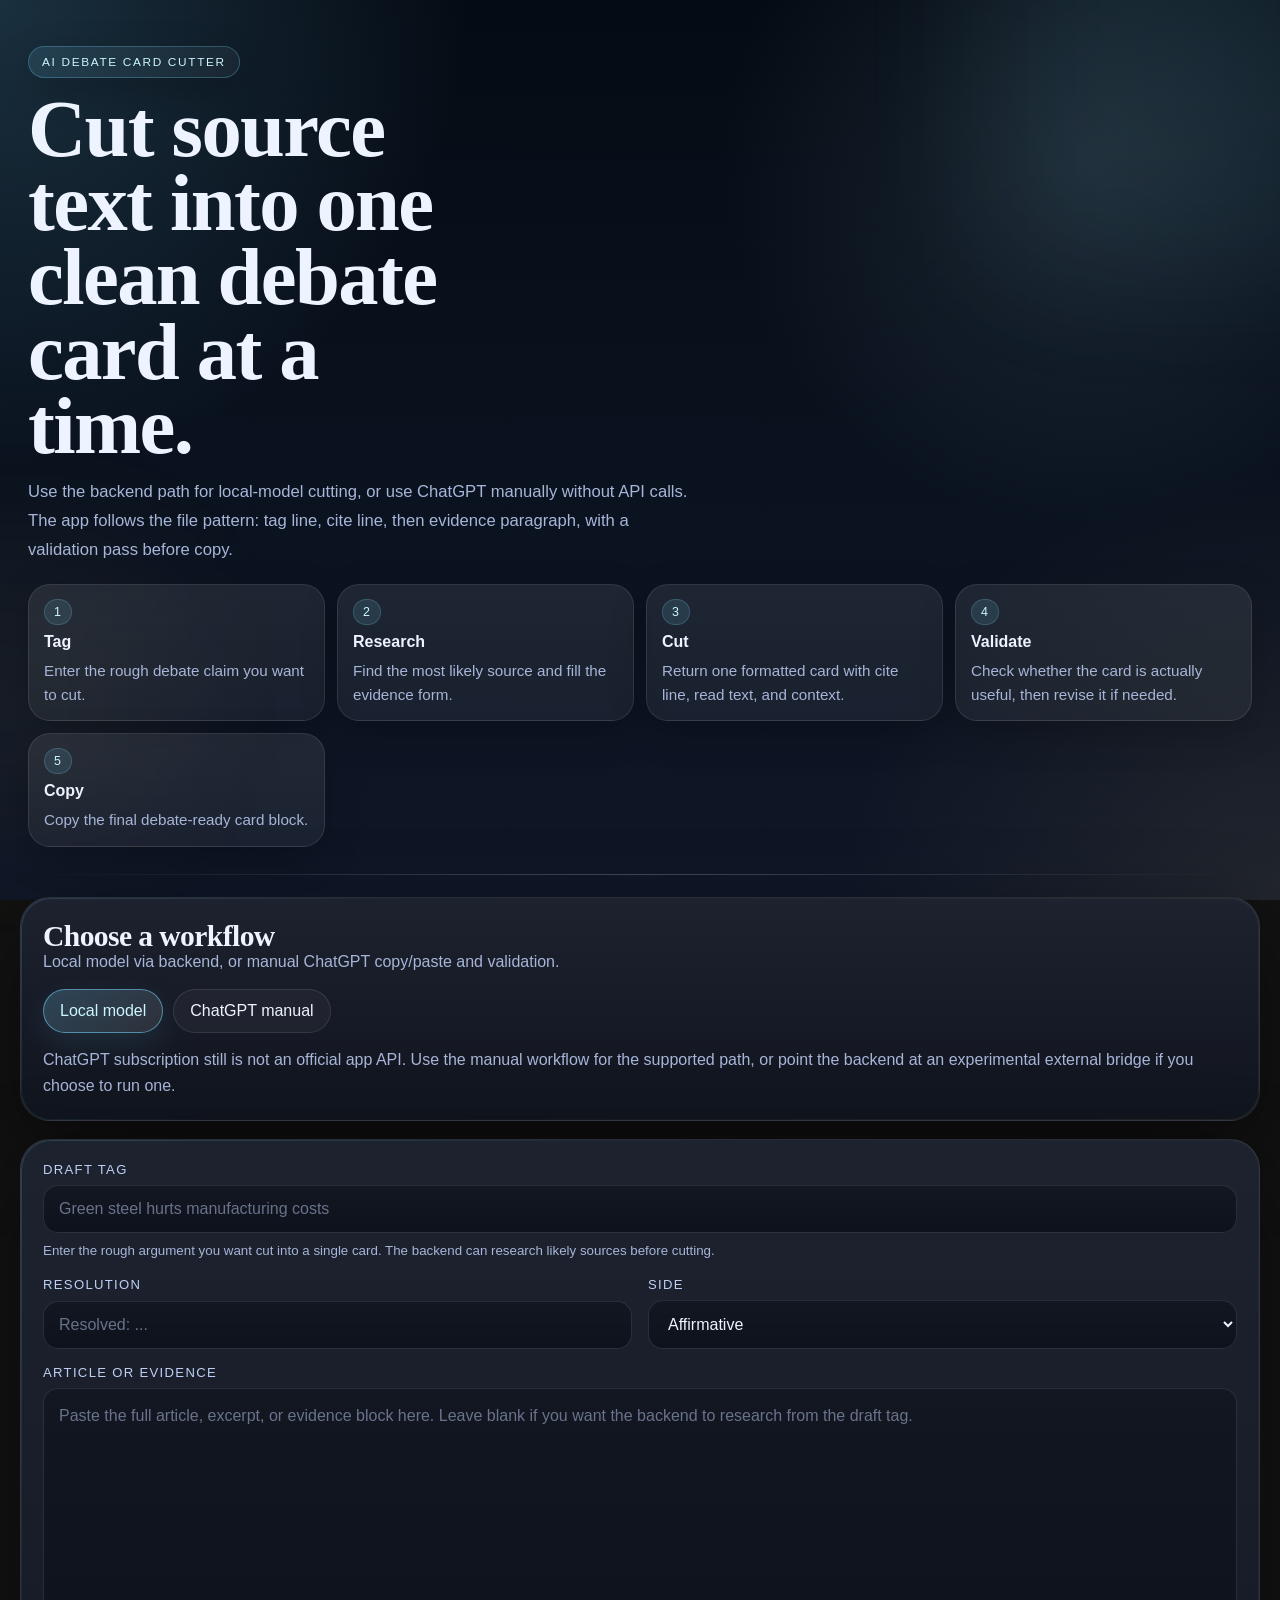
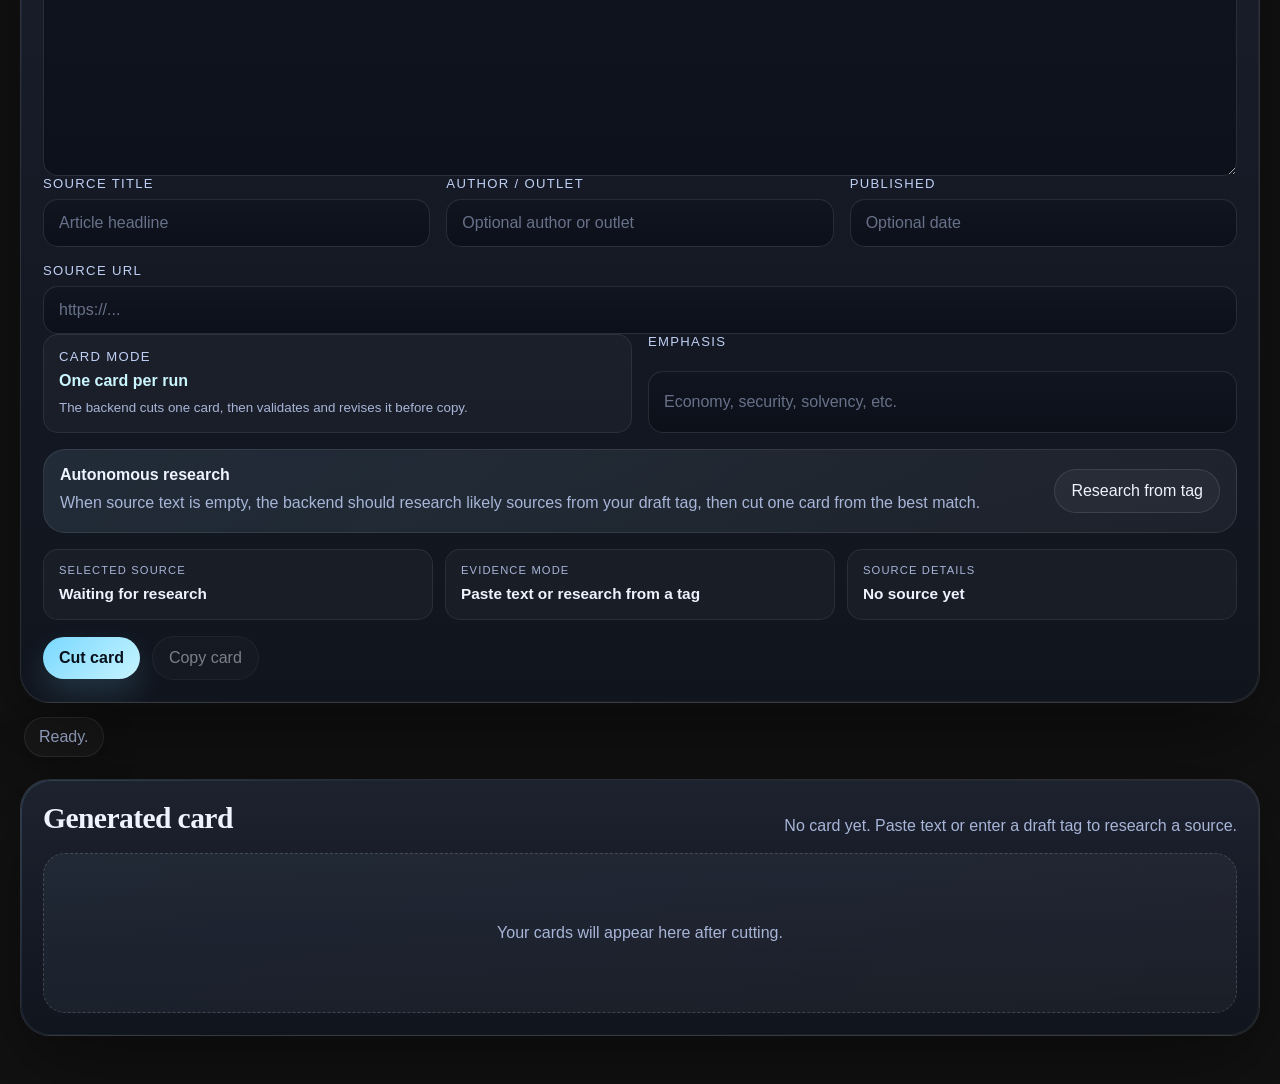
==== index.html @ 91aff213 "Build iterative debate card cutter with provider-backed research" ====
<!doctype html>
<html lang="en">
<head>
  <meta charset="utf-8">
  <meta name="viewport" content="width=device-width, initial-scale=1">
  <title>Debate Card Cutter</title>
  <meta name="description" content="Zero-dependency debate card cutter for one-card iterative research">
  <link rel="stylesheet" href="styles.css">
</head>
<body>
  <div class="ambient ambient-a"></div>
  <div class="ambient ambient-b"></div>

  <main class="shell">
    <section class="hero">
      <div class="eyebrow">AI debate card cutter</div>
      <h1>Cut source text into one clean debate card at a time.</h1>
      <p class="lede">
        Use the backend path for local-model cutting, or use ChatGPT manually without API calls.
        The app follows the file pattern: tag line, cite line, then evidence paragraph, with a validation pass before copy.
      </p>
      <div class="workflow-map" aria-label="Card cutting workflow">
        <div class="workflow-step">
          <span class="workflow-step-index">1</span>
          <strong>Tag</strong>
          <p>Enter the rough debate claim you want to cut.</p>
        </div>
        <div class="workflow-step">
          <span class="workflow-step-index">2</span>
          <strong>Research</strong>
          <p>Find the most likely source and fill the evidence form.</p>
        </div>
        <div class="workflow-step">
          <span class="workflow-step-index">3</span>
          <strong>Cut</strong>
          <p>Return one formatted card with cite line, read text, and context.</p>
        </div>
        <div class="workflow-step">
          <span class="workflow-step-index">4</span>
          <strong>Validate</strong>
          <p>Check whether the card is actually useful, then revise it if needed.</p>
        </div>
        <div class="workflow-step">
          <span class="workflow-step-index">5</span>
          <strong>Copy</strong>
          <p>Copy the final debate-ready card block.</p>
        </div>
      </div>
    </section>

    <section class="panel mode-panel">
      <div class="section-head">
        <div>
          <h2>Choose a workflow</h2>
          <p>Local model via backend, or manual ChatGPT copy/paste and validation.</p>
        </div>
      </div>
      <div class="mode-switch" role="tablist" aria-label="Card cutting workflow">
        <button id="mode-local" class="mode-button is-active" type="button" role="tab" aria-selected="true">
          Local model
        </button>
        <button id="mode-chatgpt" class="mode-button" type="button" role="tab" aria-selected="false">
          ChatGPT manual
        </button>
      </div>
      <p class="notice" id="workflow-note">
        ChatGPT subscription still is not an official app API. Use the manual workflow for the supported path, or point the backend at an experimental external bridge if you choose to run one.
      </p>
    </section>

    <section class="panel">
      <form id="cut-form" class="form">
        <label class="field field-hero">
          <span>Draft tag</span>
          <input id="draft-tag" name="draftTag" type="text" placeholder="Green steel hurts manufacturing costs" autocomplete="off">
          <small>Enter the rough argument you want cut into a single card. The backend can research likely sources before cutting.</small>
        </label>

        <div class="grid grid-two">
          <label class="field">
            <span>Resolution</span>
            <input id="resolution" name="resolution" type="text" placeholder="Resolved: ..." autocomplete="off">
          </label>

          <label class="field">
            <span>Side</span>
            <select id="side" name="side">
              <option value="affirmative">Affirmative</option>
              <option value="negative">Negative</option>
              <option value="both">Both</option>
            </select>
          </label>
        </div>

        <label class="field">
          <span>Article or evidence</span>
          <textarea id="source-text" name="sourceText" rows="14" placeholder="Paste the full article, excerpt, or evidence block here. Leave blank if you want the backend to research from the draft tag."></textarea>
        </label>

        <div class="grid grid-three">
          <label class="field">
            <span>Source title</span>
            <input id="source-title" name="sourceTitle" type="text" placeholder="Article headline">
          </label>

          <label class="field">
            <span>Author / outlet</span>
            <input id="source-author" name="sourceAuthor" type="text" placeholder="Optional author or outlet">
          </label>

          <label class="field">
            <span>Published</span>
            <input id="source-date" name="sourceDate" type="text" placeholder="Optional date">
          </label>
        </div>

        <label class="field">
          <span>Source URL</span>
          <input id="source-url" name="sourceUrl" type="url" placeholder="https://...">
        </label>

        <div class="grid grid-two">
          <div class="field field-static">
            <span>Card mode</span>
            <strong>One card per run</strong>
            <small>The backend cuts one card, then validates and revises it before copy.</small>
          </div>
          <label class="field">
            <span>Emphasis</span>
            <input id="emphasis" name="emphasis" type="text" placeholder="Economy, security, solvency, etc.">
          </label>
        </div>

        <div class="research-strip">
          <div>
            <strong>Autonomous research</strong>
            <p>When source text is empty, the backend should research likely sources from your draft tag, then cut one card from the best match.</p>
          </div>
          <button id="research-btn" class="secondary" type="button">Research from tag</button>
        </div>

        <div class="source-summary" id="source-summary" aria-live="polite">
          <div class="source-summary-item">
            <span>Selected source</span>
            <strong>Waiting for research</strong>
          </div>
          <div class="source-summary-item">
            <span>Evidence mode</span>
            <strong>Paste text or research from a tag</strong>
          </div>
          <div class="source-summary-item">
            <span>Card style</span>
            <strong>Tag line + cite line + evidence paragraph + validation pass</strong>
          </div>
        </div>

        <div class="actions">
          <button id="submit-btn" class="primary" type="submit">
            <span class="button-label">Cut card</span>
            <span class="button-spinner" aria-hidden="true"></span>
          </button>
          <button id="copy-all-btn" class="secondary" type="button" disabled>Copy card</button>
        </div>
      </form>
    </section>

    <section id="chatgpt-panel" class="panel workflow-panel is-hidden" aria-hidden="true">
      <div class="section-head">
        <div>
          <h2>Manual ChatGPT workflow</h2>
          <p>Generate a structured prompt, paste it into ChatGPT, then import the JSON it returns after the validation pass.</p>
        </div>
      </div>

      <div class="grid grid-two">
        <div class="workflow-box">
          <div class="workflow-box-head">
            <h3>Prompt preview</h3>
            <button id="copy-prompt-btn" class="secondary" type="button">Copy prompt</button>
          </div>
          <pre id="prompt-preview" class="prompt-preview" aria-label="Prompt to paste into ChatGPT"></pre>
        </div>

        <div class="workflow-box">
          <div class="workflow-box-head">
            <h3>Import JSON</h3>
            <button id="render-import-btn" class="secondary" type="button">Render import</button>
          </div>
          <textarea id="import-json" class="import-json" rows="12" placeholder="Paste the strict JSON from ChatGPT here."></textarea>
        </div>
      </div>
    </section>

    <section class="status-row" aria-live="polite">
      <div id="status" class="status">Ready.</div>
      <div id="meta" class="meta"></div>
    </section>

    <section class="output panel">
      <div class="section-head">
        <h2>Generated card</h2>
        <p id="output-hint">No card yet. Paste evidence or enter a draft tag to research a source.</p>
      </div>
      <div id="cards" class="cards empty-state" aria-live="polite"></div>
    </section>
  </main>

  <template id="card-template">
    <article class="card">
      <div class="card-head">
        <div class="card-kicker"></div>
        <button class="card-copy" type="button">Copy</button>
      </div>
      <h3 class="card-title"></h3>
      <div class="card-citation"></div>
      <div class="card-body"></div>
    </article>
  </template>

  <script src="app.js"></script>
</body>
</html>
---- styles.css ----
:root {
  color-scheme: dark;
  --bg: #07101c;
  --bg-alt: #0f1727;
  --panel: rgba(10, 16, 28, 0.78);
  --panel-strong: rgba(13, 20, 36, 0.94);
  --line: rgba(255, 255, 255, 0.10);
  --line-strong: rgba(255, 255, 255, 0.18);
  --text: #edf3ff;
  --muted: #a7b5d8;
  --accent: #7ad8ff;
  --accent-strong: #cbf6ff;
  --warning: #ffd37a;
  --danger: #ff8c8c;
  --shadow: 0 30px 90px rgba(0, 0, 0, 0.44);
  --shadow-soft: 0 12px 36px rgba(0, 0, 0, 0.22);
  --radius-xl: 30px;
  --radius-lg: 22px;
  --radius-md: 15px;
  --radius-sm: 10px;
  --font-sans: "Aptos", "Segoe UI", "Helvetica Neue", Arial, sans-serif;
  --font-serif: "Iowan Old Style", "Palatino Linotype", "Book Antiqua", Georgia, serif;
}

*,
*::before,
*::after {
  box-sizing: border-box;
}

html {
  min-height: 100%;
}

body {
  margin: 0;
  min-height: 100vh;
  font-family: var(--font-sans);
  color: var(--text);
  background:
    radial-gradient(circle at top left, rgba(122, 216, 255, 0.18), transparent 30%),
    radial-gradient(circle at 85% 18%, rgba(203, 246, 255, 0.10), transparent 28%),
    radial-gradient(circle at bottom right, rgba(255, 211, 122, 0.08), transparent 28%),
    linear-gradient(180deg, #050b14 0%, #09111d 42%, #0f1727 100%);
  background-attachment: fixed;
}

button,
input,
select,
textarea {
  font: inherit;
}

button {
  border: 0;
  cursor: pointer;
}

.ambient {
  position: fixed;
  inset: auto;
  pointer-events: none;
  filter: blur(80px);
  opacity: 0.72;
}

.ambient-a {
  top: -120px;
  right: -100px;
  width: 380px;
  height: 380px;
  background: rgba(122, 216, 255, 0.12);
}

.ambient-b {
  left: -110px;
  bottom: 8%;
  width: 280px;
  height: 280px;
  background: rgba(255, 211, 122, 0.07);
}

.shell {
  width: min(1240px, calc(100% - 28px));
  margin: 0 auto;
  padding: 30px 0 48px;
  position: relative;
  z-index: 1;
}

.hero {
  display: grid;
  gap: 14px;
  padding: 16px 8px 28px;
  position: relative;
}

.hero::after {
  content: "";
  position: absolute;
  left: 8px;
  right: 8px;
  bottom: 0;
  height: 1px;
  background: linear-gradient(90deg, transparent, rgba(255, 255, 255, 0.22), transparent);
}

.eyebrow {
  width: fit-content;
  padding: 8px 13px;
  border: 1px solid rgba(122, 216, 255, 0.26);
  border-radius: 999px;
  letter-spacing: 0.14em;
  text-transform: uppercase;
  font-size: 0.74rem;
  color: var(--accent-strong);
  background: linear-gradient(135deg, rgba(122, 216, 255, 0.12), rgba(255, 255, 255, 0.04));
  box-shadow: var(--shadow-soft);
}

h1,
h2,
h3 {
  margin: 0;
  font-family: var(--font-serif);
  letter-spacing: -0.02em;
}

h1 {
  max-width: 11ch;
  font-size: clamp(2.9rem, 6.3vw, 5.8rem);
  line-height: 0.92;
}

.lede {
  max-width: 72ch;
  margin: 0;
  color: var(--muted);
  font-size: 1.04rem;
  line-height: 1.75;
}

.lede code {
  padding: 0.18rem 0.38rem;
  border-radius: 6px;
  background: rgba(255, 255, 255, 0.08);
  color: var(--accent-strong);
}

.workflow-map {
  display: grid;
  grid-template-columns: repeat(4, minmax(0, 1fr));
  gap: 12px;
  margin-top: 6px;
}

.workflow-step {
  display: grid;
  gap: 8px;
  padding: 14px 15px;
  border: 1px solid rgba(255, 255, 255, 0.10);
  border-radius: var(--radius-lg);
  background:
    linear-gradient(180deg, rgba(255, 255, 255, 0.05), rgba(255, 255, 255, 0.02)),
    rgba(255, 255, 255, 0.03);
  box-shadow: var(--shadow-soft);
}

.workflow-step-index {
  width: fit-content;
  padding: 5px 9px;
  border-radius: 999px;
  background: rgba(122, 216, 255, 0.12);
  border: 1px solid rgba(122, 216, 255, 0.20);
  color: var(--accent-strong);
  font-size: 0.78rem;
  letter-spacing: 0.10em;
  text-transform: uppercase;
}

.workflow-step strong {
  font-size: 1rem;
}

.workflow-step p {
  margin: 0;
  color: var(--muted);
  line-height: 1.55;
  font-size: 0.95rem;
}

.panel {
  position: relative;
  overflow: hidden;
  border: 1px solid var(--line);
  border-radius: var(--radius-xl);
  background:
    linear-gradient(180deg, rgba(255, 255, 255, 0.07), rgba(255, 255, 255, 0.03)),
    linear-gradient(180deg, rgba(12, 18, 33, 0.90), rgba(8, 13, 24, 0.90));
  box-shadow: var(--shadow);
  backdrop-filter: blur(18px);
}

.panel::before {
  content: "";
  position: absolute;
  inset: 0;
  border-radius: inherit;
  padding: 1px;
  background: linear-gradient(135deg, rgba(122, 216, 255, 0.18), transparent 30%, rgba(255, 211, 122, 0.08));
  mask: linear-gradient(#000 0 0) content-box, linear-gradient(#000 0 0);
  mask-composite: exclude;
  pointer-events: none;
}

.mode-panel {
  padding: 22px;
  margin: 22px 0 18px;
}

.mode-switch {
  display: flex;
  flex-wrap: wrap;
  gap: 10px;
}

.mode-button {
  border: 1px solid var(--line);
  border-radius: 999px;
  padding: 12px 16px;
  background: rgba(255, 255, 255, 0.04);
  color: var(--text);
  transition: transform 160ms ease, background 160ms ease, border-color 160ms ease, box-shadow 160ms ease;
}

.mode-button.is-active {
  background: linear-gradient(135deg, rgba(122, 216, 255, 0.22), rgba(255, 255, 255, 0.10));
  border-color: rgba(122, 216, 255, 0.52);
  color: var(--accent-strong);
  box-shadow: 0 12px 30px rgba(122, 216, 255, 0.10);
}

.mode-button:hover {
  transform: translateY(-1px);
}

.notice {
  margin: 14px 0 0;
  color: var(--muted);
  line-height: 1.6;
}

.workflow-panel {
  padding: 22px;
  margin-top: 18px;
}

.workflow-panel.is-hidden {
  display: none;
}

.workflow-box {
  border: 1px solid rgba(255, 255, 255, 0.10);
  border-radius: var(--radius-lg);
  background:
    linear-gradient(180deg, rgba(255, 255, 255, 0.04), rgba(255, 255, 255, 0.02)),
    rgba(6, 10, 20, 0.60);
  padding: 16px;
  display: grid;
  gap: 12px;
  box-shadow: inset 0 1px 0 rgba(255, 255, 255, 0.04);
}

.workflow-box-head {
  display: flex;
  gap: 12px;
  align-items: center;
  justify-content: space-between;
}

.prompt-preview,
.import-json {
  width: 100%;
  margin: 0;
  border: 1px solid var(--line);
  border-radius: var(--radius-md);
  background:
    linear-gradient(180deg, rgba(8, 13, 24, 0.86), rgba(8, 13, 24, 0.78));
  color: var(--text);
  padding: 14px 15px;
  white-space: pre-wrap;
  line-height: 1.6;
  min-height: 300px;
  overflow: auto;
}

.import-json {
  resize: vertical;
  min-height: 300px;
}

.form {
  padding: 22px;
}

.grid {
  display: grid;
  gap: 16px;
}

.grid-two {
  grid-template-columns: repeat(2, minmax(0, 1fr));
  margin-bottom: 16px;
}

.grid-three {
  grid-template-columns: repeat(3, minmax(0, 1fr));
  margin-bottom: 16px;
}

.field {
  display: grid;
  gap: 8px;
}

.field-static {
  align-content: start;
  padding: 14px 15px;
  border: 1px solid rgba(255, 255, 255, 0.08);
  border-radius: var(--radius-md);
  background: rgba(255, 255, 255, 0.03);
}

.field-static strong {
  font-size: 1rem;
  color: var(--accent-strong);
}

.field small {
  color: var(--muted);
  line-height: 1.5;
}

.field-hero {
  margin-bottom: 16px;
}

.field span {
  font-size: 0.82rem;
  color: #bfd0f5;
  text-transform: uppercase;
  letter-spacing: 0.10em;
}

.field input,
.field select,
.field textarea {
  width: 100%;
  border: 1px solid rgba(255, 255, 255, 0.11);
  border-radius: var(--radius-md);
  background:
    linear-gradient(180deg, rgba(255, 255, 255, 0.03), rgba(255, 255, 255, 0.01)),
    rgba(6, 10, 20, 0.72);
  color: var(--text);
  padding: 14px 15px;
  outline: none;
  transition: border-color 160ms ease, transform 160ms ease, box-shadow 160ms ease, background 160ms ease;
}

.field textarea {
  resize: vertical;
  min-height: 240px;
  line-height: 1.6;
}

.field input::placeholder,
.field textarea::placeholder {
  color: rgba(164, 176, 210, 0.6);
}

.field input:focus,
.field select:focus,
.field textarea:focus {
  border-color: rgba(122, 216, 255, 0.72);
  box-shadow: 0 0 0 4px rgba(122, 216, 255, 0.12);
}

.actions {
  display: flex;
  flex-wrap: wrap;
  gap: 12px;
  align-items: center;
}

.research-strip {
  display: flex;
  justify-content: space-between;
  gap: 16px;
  align-items: center;
  margin-bottom: 16px;
  padding: 16px;
  border: 1px solid rgba(255, 255, 255, 0.09);
  border-radius: var(--radius-lg);
  background:
    linear-gradient(135deg, rgba(122, 216, 255, 0.08), rgba(255, 255, 255, 0.02)),
    rgba(255, 255, 255, 0.03);
}

.research-strip p {
  margin: 6px 0 0;
  color: var(--muted);
  line-height: 1.6;
}

.source-summary {
  display: grid;
  grid-template-columns: repeat(3, minmax(0, 1fr));
  gap: 12px;
  margin-bottom: 16px;
}

.source-summary-item {
  display: grid;
  gap: 6px;
  padding: 14px 15px;
  border: 1px solid rgba(255, 255, 255, 0.08);
  border-radius: var(--radius-md);
  background: rgba(255, 255, 255, 0.03);
}

.source-summary-item span {
  color: var(--muted);
  text-transform: uppercase;
  letter-spacing: 0.10em;
  font-size: 0.70rem;
}

.source-summary-item strong {
  font-size: 0.96rem;
  line-height: 1.5;
}

.primary,
.secondary,
.card-copy {
  border-radius: 999px;
  padding: 12px 16px;
  transition: transform 160ms ease, background 160ms ease, border-color 160ms ease, opacity 160ms ease, box-shadow 160ms ease;
}

.primary {
  display: inline-flex;
  align-items: center;
  gap: 10px;
  background: linear-gradient(135deg, #79d8ff 0%, #c7f4ff 100%);
  color: #08101b;
  font-weight: 700;
  box-shadow: 0 14px 30px rgba(122, 216, 255, 0.16);
}

.secondary,
.card-copy {
  border: 1px solid var(--line);
  background: rgba(255, 255, 255, 0.04);
  color: var(--text);
}

.primary:hover,
.secondary:hover,
.card-copy:hover {
  transform: translateY(-1px);
  box-shadow: 0 12px 24px rgba(0, 0, 0, 0.16);
}

.primary:disabled,
.secondary:disabled,
.card-copy:disabled {
  opacity: 0.48;
  cursor: not-allowed;
  transform: none;
}

.button-spinner {
  width: 0.9rem;
  height: 0.9rem;
  border-radius: 50%;
  border: 2px solid rgba(8, 16, 27, 0.22);
  border-top-color: rgba(8, 16, 27, 0.9);
  display: none;
  animation: spin 0.8s linear infinite;
}

.is-loading .button-spinner {
  display: inline-block;
}

.status-row {
  display: flex;
  justify-content: space-between;
  gap: 16px;
  padding: 14px 4px 22px;
  color: var(--muted);
}

.status {
  min-height: 1.4em;
  padding: 10px 14px;
  border: 1px solid rgba(255, 255, 255, 0.09);
  border-radius: 999px;
  background: rgba(255, 255, 255, 0.03);
  box-shadow: var(--shadow-soft);
}

.status.is-error {
  color: var(--danger);
}

.status.is-success {
  color: var(--accent-strong);
}

.meta {
  text-align: right;
  align-self: center;
}

.output {
  padding: 22px;
}

.section-head {
  display: flex;
  justify-content: space-between;
  gap: 16px;
  align-items: end;
  margin-bottom: 18px;
}

.section-head h2 {
  font-size: 1.85rem;
}

.section-head p {
  margin: 0;
  color: var(--muted);
}

.cards {
  display: grid;
  gap: 16px;
}

.cards.empty-state {
  min-height: 160px;
  place-items: center;
  border: 1px dashed rgba(255, 255, 255, 0.16);
  border-radius: var(--radius-lg);
  background:
    linear-gradient(135deg, rgba(122, 216, 255, 0.04), rgba(255, 255, 255, 0.02)),
    rgba(255, 255, 255, 0.02);
}

.cards.empty-state::before {
  content: "Your cards will appear here after cutting.";
  color: var(--muted);
  text-align: center;
  padding: 24px;
}

.card {
  position: relative;
  overflow: hidden;
  border: 1px solid rgba(255, 255, 255, 0.10);
  border-radius: var(--radius-lg);
  padding: 18px;
  background:
    linear-gradient(180deg, rgba(255, 255, 255, 0.05), rgba(255, 255, 255, 0.02)),
    rgba(8, 13, 24, 0.86);
  box-shadow: var(--shadow-soft);
}

.card::before {
  content: "";
  position: absolute;
  inset: 0 auto 0 0;
  width: 4px;
  background: linear-gradient(180deg, #7ad8ff, #cbf6ff);
}

.card-head {
  display: flex;
  justify-content: space-between;
  gap: 12px;
  align-items: center;
  margin-bottom: 12px;
}

.card-kicker {
  color: var(--warning);
  letter-spacing: 0.14em;
  text-transform: uppercase;
  font-size: 0.74rem;
}

.card-title {
  margin-bottom: 8px;
  font-size: 1.42rem;
  line-height: 1.18;
}

.tag {
  padding: 6px 10px;
  border-radius: 999px;
  background: rgba(120, 215, 255, 0.10);
  color: var(--accent-strong);
  border: 1px solid rgba(120, 215, 255, 0.20);
  font-size: 0.82rem;
}

.tag-muted {
  background: rgba(255, 255, 255, 0.05);
  color: var(--muted);
  border-color: rgba(255, 255, 255, 0.12);
}

.card-citation {
  display: grid;
  gap: 10px;
  margin-bottom: 14px;
}

.cite-line {
  padding: 10px 12px;
  border-radius: var(--radius-md);
  background: rgba(255, 255, 255, 0.03);
  border: 1px solid rgba(255, 255, 255, 0.10);
  color: var(--accent-strong);
  line-height: 1.5;
}

.cite-quals {
  display: grid;
  gap: 6px;
}

.muted-block {
  padding: 12px 14px;
  border-radius: var(--radius-md);
  border: 1px solid rgba(255, 255, 255, 0.08);
  background: rgba(255, 255, 255, 0.03);
  color: var(--muted);
  line-height: 1.6;
}

.card-body {
  display: grid;
  gap: 12px;
  color: #d9e2fb;
  line-height: 1.6;
}

.card-body p {
  margin: 0;
}

.card-body .label {
  color: var(--muted);
  text-transform: uppercase;
  letter-spacing: 0.12em;
  font-size: 0.72rem;
}

.highlight {
  padding: 14px;
  border-radius: var(--radius-md);
  background: rgba(255, 255, 255, 0.04);
  border: 1px solid rgba(255, 255, 255, 0.08);
  white-space: pre-wrap;
}

.highlight-read {
  border-color: rgba(120, 215, 255, 0.28);
  background: rgba(120, 215, 255, 0.09);
}

.highlight-mono,
.cite-line {
  font-family: "Cascadia Code", "Consolas", "Courier New", monospace;
  font-size: 0.92rem;
}

.highlight-excerpt {
  border-color: rgba(120, 215, 255, 0.24);
  background: rgba(120, 215, 255, 0.08);
}

.highlight-url {
  font-family: "Cascadia Code", "Consolas", "Courier New", monospace;
  font-size: 0.92rem;
}

.highlight-validation {
  border-color: rgba(255, 211, 122, 0.22);
  background: rgba(255, 211, 122, 0.08);
}

.excerpt-block {
  display: grid;
  gap: 8px;
  width: 100%;
}

.card-copy {
  padding-inline: 14px;
}

@keyframes spin {
  to {
    transform: rotate(360deg);
  }
}

@media (max-width: 900px) {
  .workflow-map,
  .source-summary {
    grid-template-columns: 1fr 1fr;
  }

  .grid-two,
  .grid-three,
  .section-head,
  .status-row {
    grid-template-columns: 1fr;
    flex-direction: column;
    align-items: start;
  }

  .workflow-box-head {
    flex-direction: column;
    align-items: start;
  }

  .research-strip {
    flex-direction: column;
    align-items: start;
  }

  .status-row {
    align-items: start;
  }

  .meta {
    text-align: left;
  }
}

@media (max-width: 720px) {
  .shell {
    width: min(100% - 16px, 1240px);
    padding-top: 18px;
  }

  .form,
  .output {
    padding: 16px;
  }

  h1 {
    max-width: 12ch;
    font-size: clamp(2.4rem, 11vw, 4rem);
  }

  .section-head h2 {
    font-size: 1.5rem;
  }

  .grid-two,
  .grid-three {
    grid-template-columns: 1fr;
  }

  .actions {
    flex-direction: column;
    align-items: stretch;
  }

  .workflow-map,
  .source-summary {
    grid-template-columns: 1fr;
  }

  .primary,
  .secondary {
    justify-content: center;
  }

  .status {
    width: 100%;
    text-align: center;
  }

  .card-head {
    flex-direction: column;
    align-items: start;
  }

  .card-copy {
    width: 100%;
  }
}
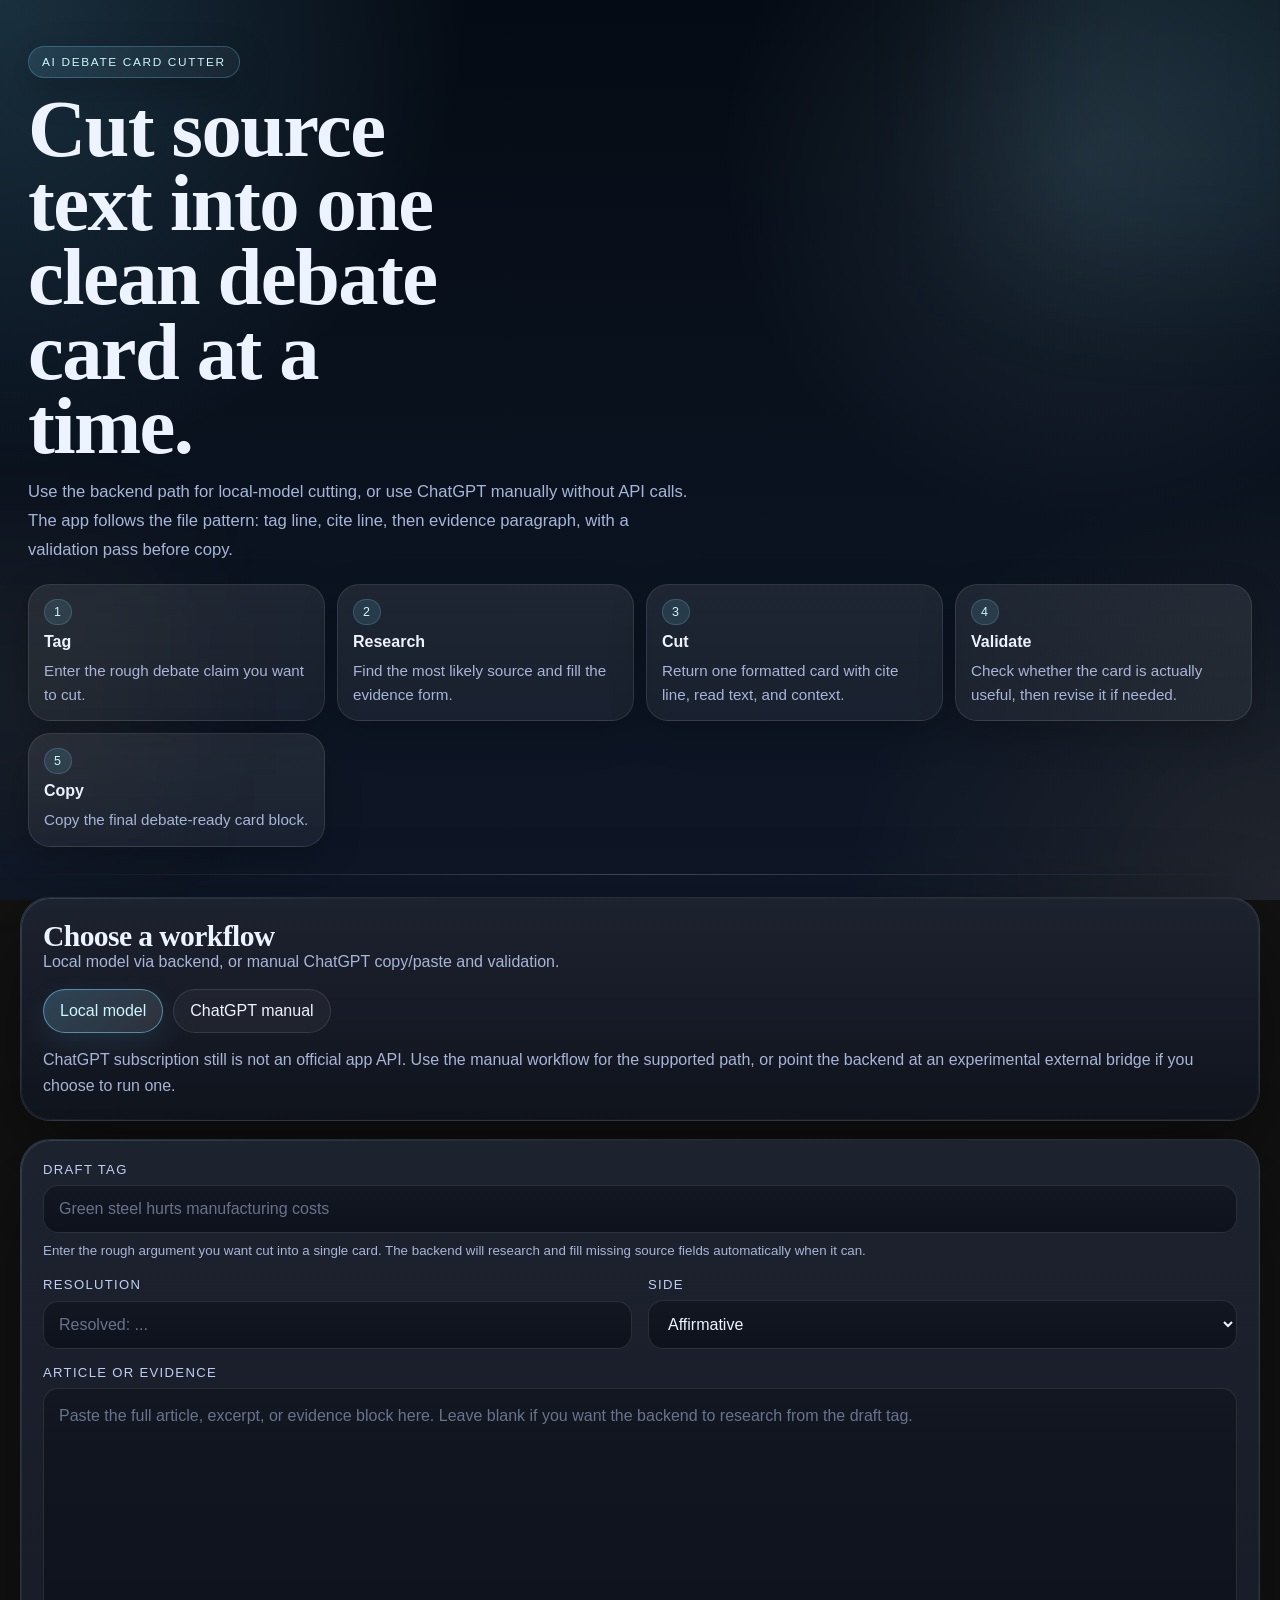
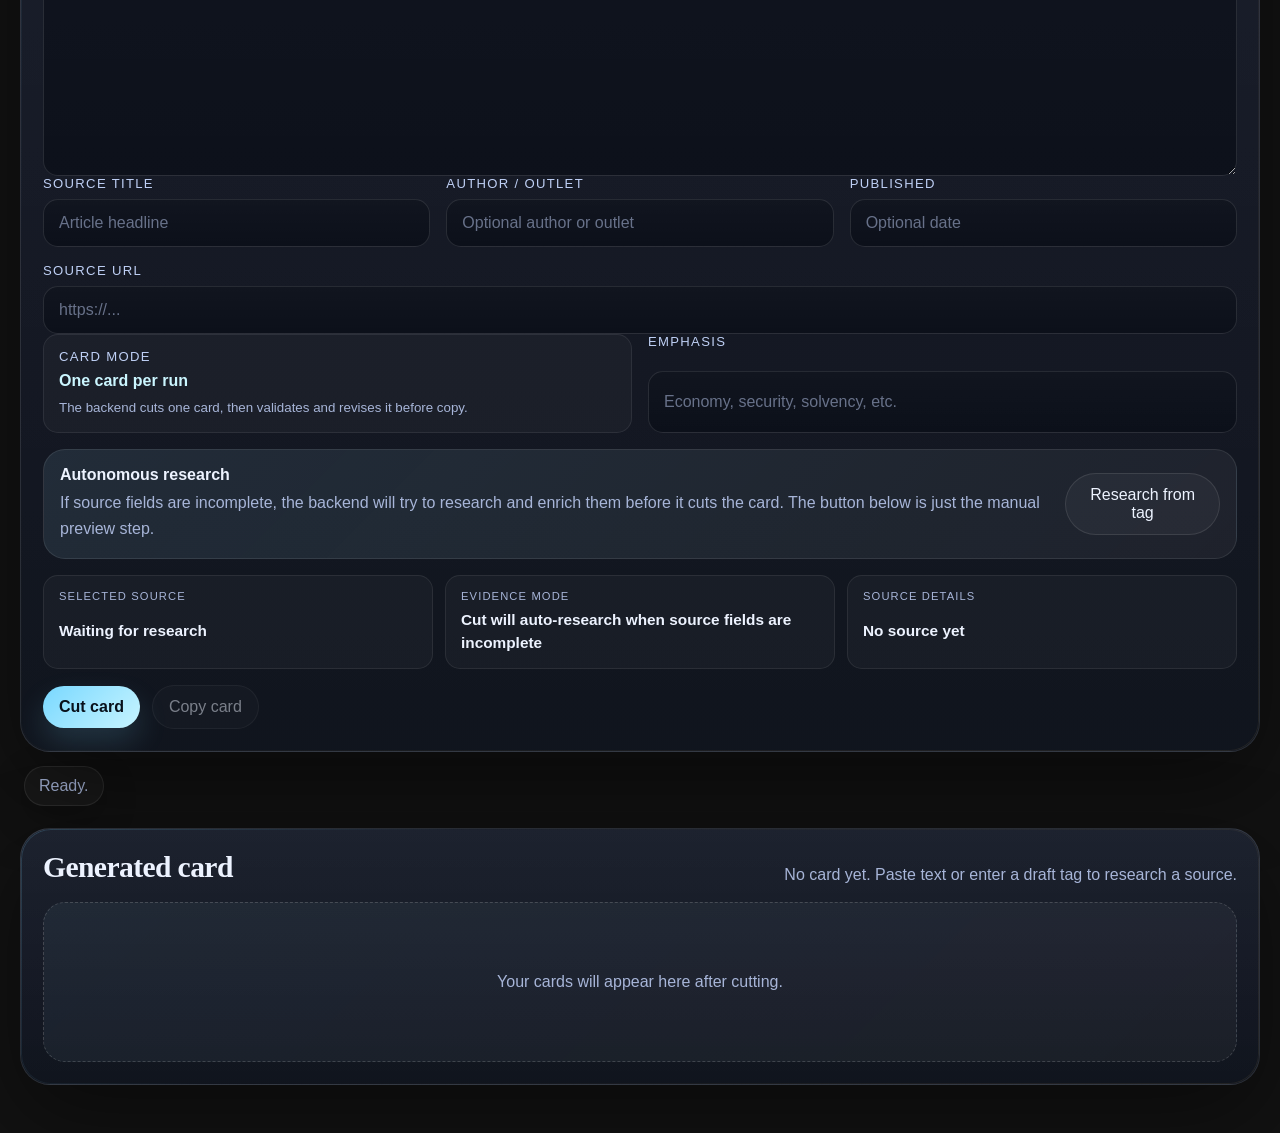
==== commit ad2457c4: "askd" ====
--- a/index.html
+++ b/index.html
@@ -73,7 +73,7 @@
         <label class="field field-hero">
           <span>Draft tag</span>
           <input id="draft-tag" name="draftTag" type="text" placeholder="Green steel hurts manufacturing costs" autocomplete="off">
-          <small>Enter the rough argument you want cut into a single card. The backend can research likely sources before cutting.</small>
+          <small>Enter the rough argument you want cut into a single card. The backend will research and fill missing source fields automatically when it can.</small>
         </label>
 
         <div class="grid grid-two">
@@ -134,7 +134,7 @@
         <div class="research-strip">
           <div>
             <strong>Autonomous research</strong>
-            <p>When source text is empty, the backend should research likely sources from your draft tag, then cut one card from the best match.</p>
+            <p>If source fields are incomplete, the backend will try to research and enrich them before it cuts the card. The button below is just the manual preview step.</p>
           </div>
           <button id="research-btn" class="secondary" type="button">Research from tag</button>
         </div>
@@ -146,7 +146,7 @@
           </div>
           <div class="source-summary-item">
             <span>Evidence mode</span>
-            <strong>Paste text or research from a tag</strong>
+            <strong>Cut auto-researches when source fields are incomplete</strong>
           </div>
           <div class="source-summary-item">
             <span>Card style</span>
@@ -199,7 +199,7 @@
     <section class="output panel">
       <div class="section-head">
         <h2>Generated card</h2>
-        <p id="output-hint">No card yet. Paste evidence or enter a draft tag to research a source.</p>
+        <p id="output-hint">No card yet. Paste evidence, enter a draft tag, or let Cut auto-research missing source details.</p>
       </div>
       <div id="cards" class="cards empty-state" aria-live="polite"></div>
     </section>
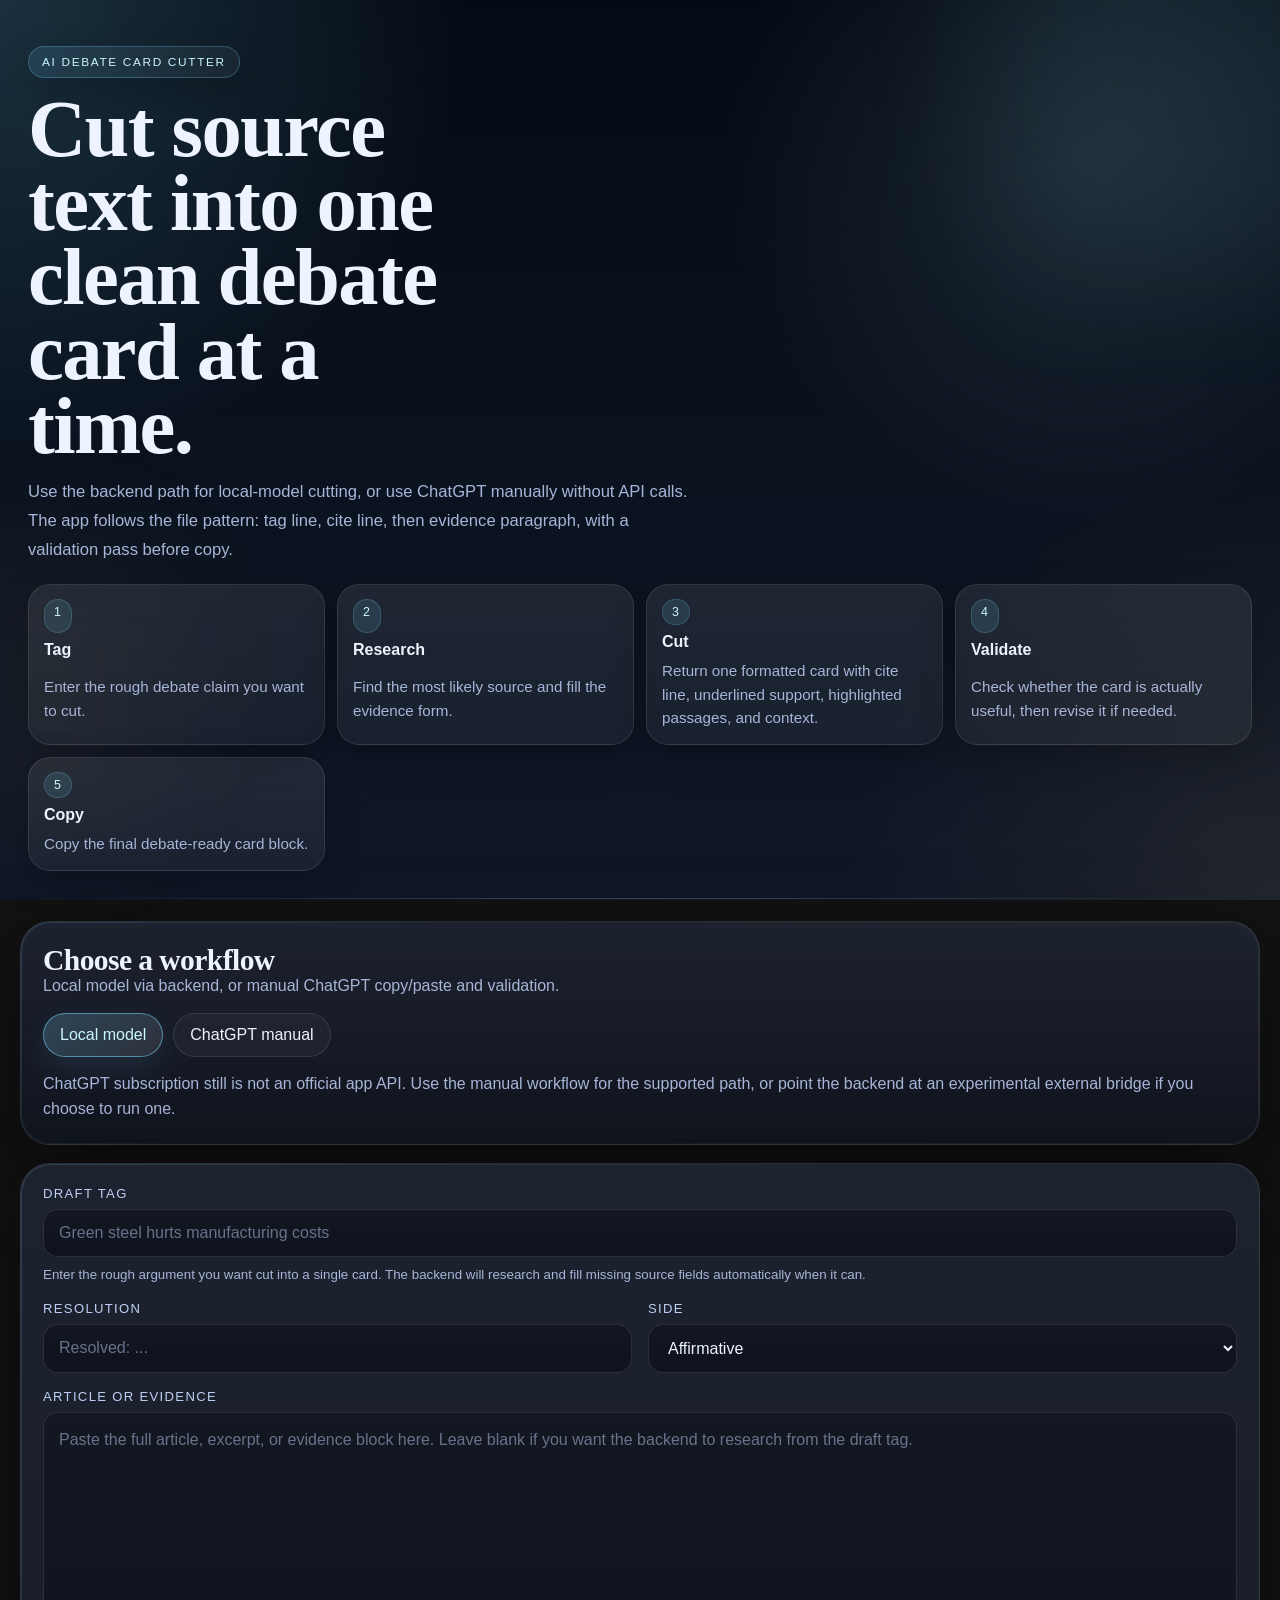
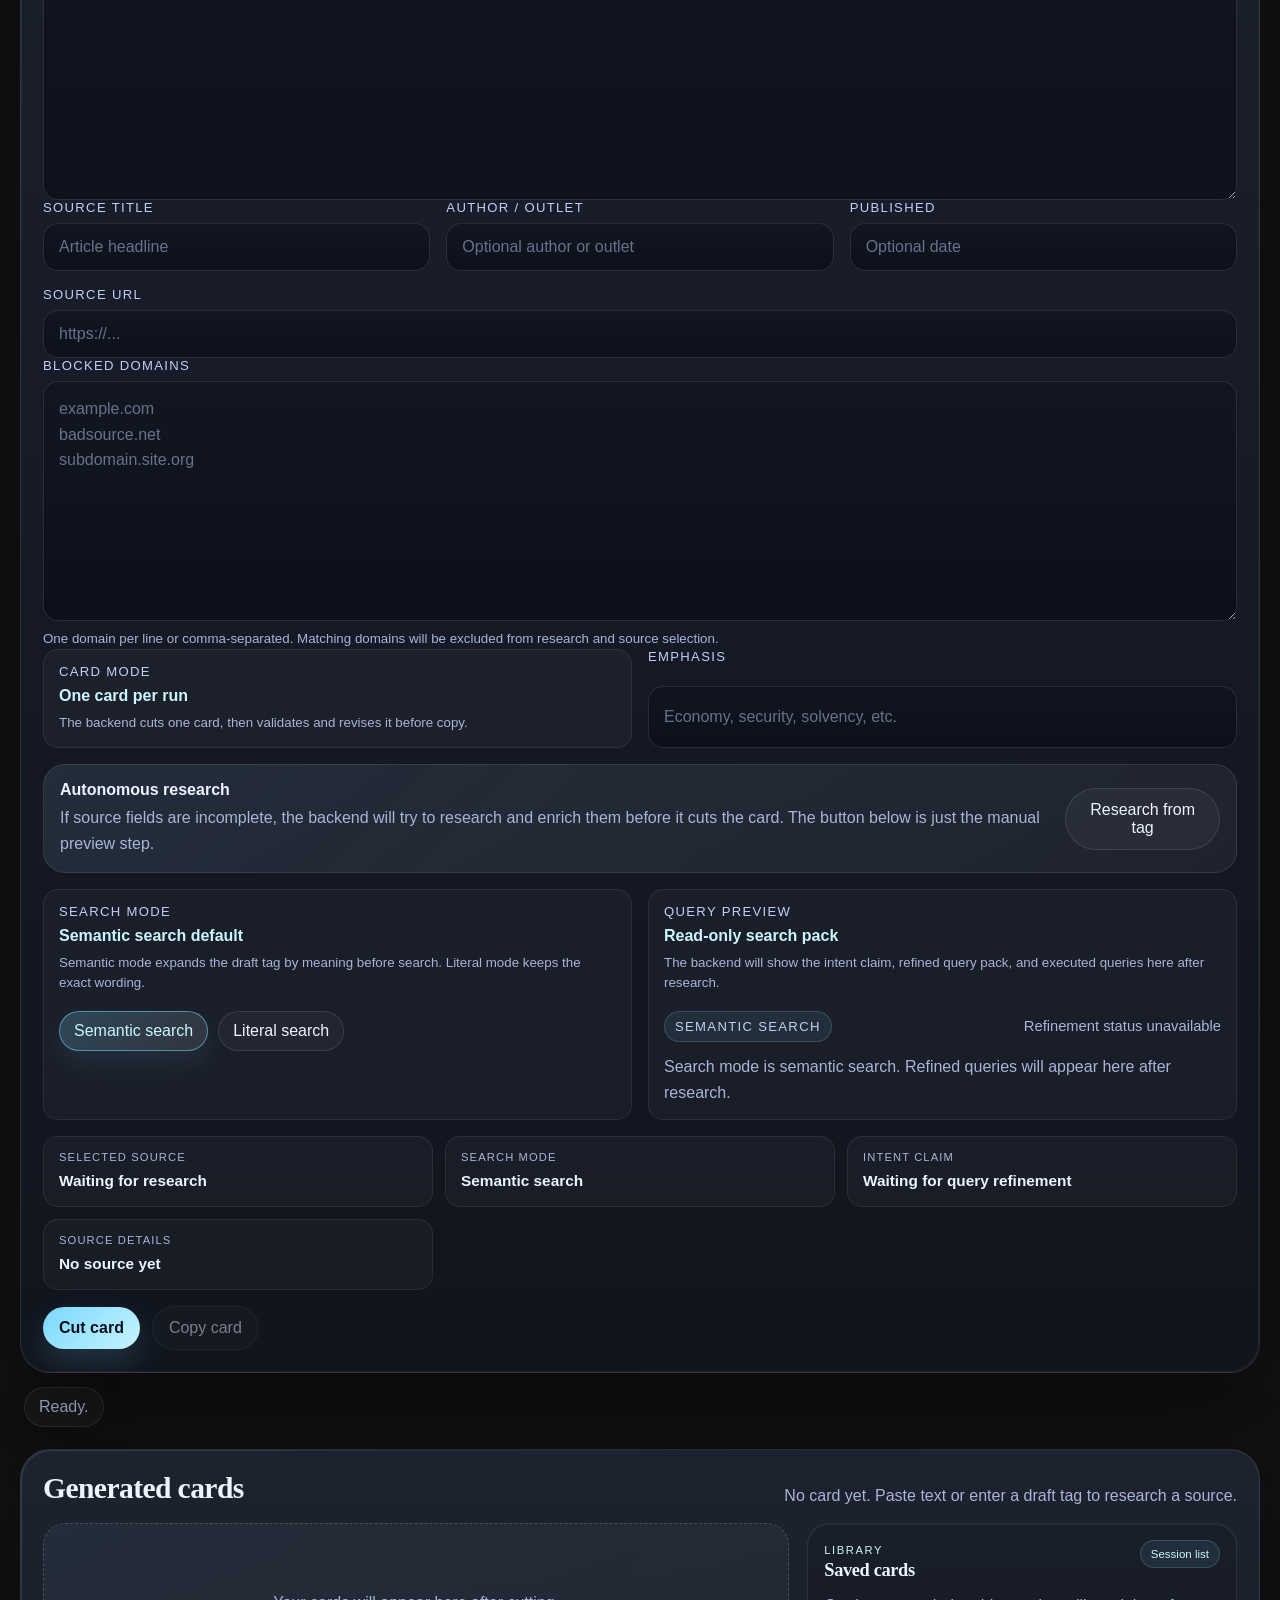
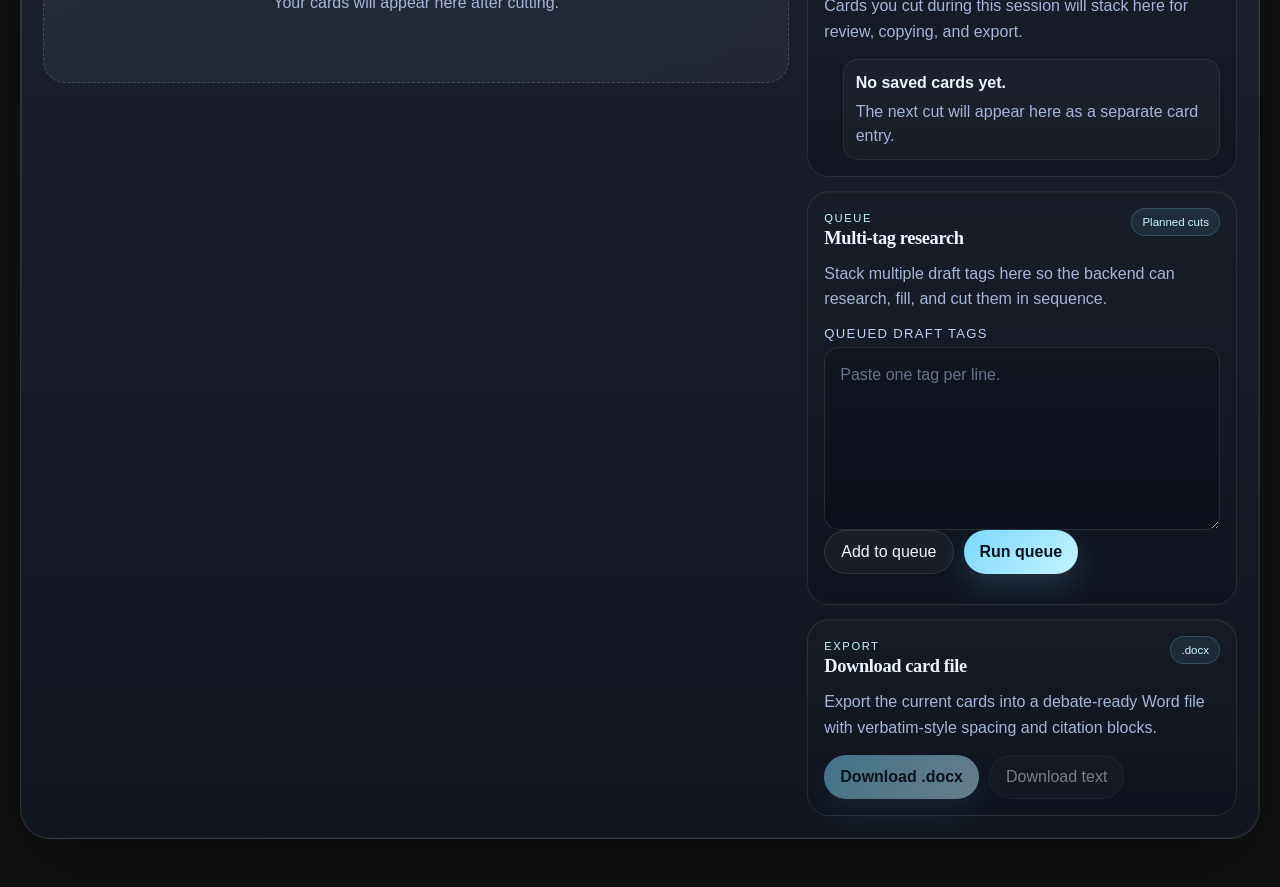
==== commit 1ee1bfa9: "Implement semantic search and mixed source selection" ====
--- a/index.html
+++ b/index.html
@@ -33,7 +33,7 @@
         <div class="workflow-step">
           <span class="workflow-step-index">3</span>
           <strong>Cut</strong>
-          <p>Return one formatted card with cite line, read text, and context.</p>
+          <p>Return one formatted card with cite line, underlined support, highlighted passages, and context.</p>
         </div>
         <div class="workflow-step">
           <span class="workflow-step-index">4</span>
@@ -119,6 +119,12 @@
           <input id="source-url" name="sourceUrl" type="url" placeholder="https://...">
         </label>
 
+        <label class="field">
+          <span>Blocked domains</span>
+          <textarea id="blocked-domains" name="blockedDomains" rows="3" placeholder="example.com&#10;badsource.net&#10;subdomain.site.org"></textarea>
+          <small>One domain per line or comma-separated. Matching domains will be excluded from research and source selection.</small>
+        </label>
+
         <div class="grid grid-two">
           <div class="field field-static">
             <span>Card mode</span>
@@ -139,6 +145,25 @@
           <button id="research-btn" class="secondary" type="button">Research from tag</button>
         </div>
 
+        <div class="grid grid-two research-grid">
+          <div class="field field-static">
+            <span>Search mode</span>
+            <strong>Semantic search default</strong>
+            <small>Semantic mode expands the draft tag by meaning before search. Literal mode keeps the exact wording.</small>
+            <div class="search-mode-toggle" role="group" aria-label="Search mode">
+              <button id="search-mode-semantic" class="mode-button is-active" type="button" aria-pressed="true">Semantic search</button>
+              <button id="search-mode-literal" class="mode-button" type="button" aria-pressed="false">Literal search</button>
+            </div>
+          </div>
+
+          <div class="field field-static">
+            <span>Query preview</span>
+            <strong>Read-only search pack</strong>
+            <small>The backend will show the intent claim, refined query pack, and executed queries here after research.</small>
+            <div id="query-preview" class="query-preview" aria-live="polite"></div>
+          </div>
+        </div>
+
         <div class="source-summary" id="source-summary" aria-live="polite">
           <div class="source-summary-item">
             <span>Selected source</span>
@@ -153,6 +178,7 @@
             <strong>Tag line + cite line + evidence paragraph + validation pass</strong>
           </div>
         </div>
+        <div id="source-candidates" class="source-candidates" aria-live="polite"></div>
 
         <div class="actions">
           <button id="submit-btn" class="primary" type="submit">
@@ -198,10 +224,68 @@
 
     <section class="output panel">
       <div class="section-head">
-        <h2>Generated card</h2>
+        <h2>Generated cards</h2>
         <p id="output-hint">No card yet. Paste evidence, enter a draft tag, or let Cut auto-research missing source details.</p>
       </div>
-      <div id="cards" class="cards empty-state" aria-live="polite"></div>
+      <div class="output-layout">
+        <div class="cards-stage">
+          <div id="cards" class="cards empty-state" aria-live="polite"></div>
+        </div>
+
+        <aside class="output-sidebar" aria-label="Card workflow tools">
+          <section class="mini-panel saved-panel">
+            <div class="mini-panel-head">
+              <div>
+                <span class="mini-label">Library</span>
+                <h3>Saved cards</h3>
+              </div>
+              <span class="mini-badge">Session list</span>
+            </div>
+            <p class="mini-copy">Cards you cut during this session will stack here for review, copying, and export.</p>
+            <ol id="saved-cards-list" class="saved-cards-list" aria-live="polite">
+              <li class="saved-cards-empty">
+                <strong>No saved cards yet.</strong>
+                <span>The next cut will appear here as a separate card entry.</span>
+              </li>
+            </ol>
+          </section>
+
+          <section class="mini-panel queue-panel">
+            <div class="mini-panel-head">
+              <div>
+                <span class="mini-label">Queue</span>
+                <h3>Multi-tag research</h3>
+              </div>
+              <span class="mini-badge">Planned cuts</span>
+            </div>
+            <p class="mini-copy">Stack multiple draft tags here so the backend can research, fill, and cut them in sequence.</p>
+            <label class="field field-compact">
+              <span>Queued draft tags</span>
+              <textarea id="queue-tags" rows="6" placeholder="Paste one tag per line."></textarea>
+            </label>
+            <div class="queue-actions">
+              <button id="queue-add-btn" class="secondary" type="button">Add to queue</button>
+              <button id="queue-run-btn" class="primary" type="button">Run queue</button>
+            </div>
+            <ol id="queue-progress" class="queue-progress" aria-live="polite"></ol>
+          </section>
+
+          <section class="mini-panel export-panel">
+            <div class="mini-panel-head">
+              <div>
+                <span class="mini-label">Export</span>
+                <h3>Download card file</h3>
+              </div>
+              <span class="mini-badge">.docx</span>
+            </div>
+            <p class="mini-copy">Export the current cards into a debate-ready Word file with verbatim-style spacing and citation blocks.</p>
+            <div class="export-actions">
+              <button id="download-docx-btn" class="primary" type="button">Download .docx</button>
+              <button id="download-text-btn" class="secondary" type="button">Download text</button>
+            </div>
+          </section>
+        </aside>
+      </div>
     </section>
   </main>
 
@@ -211,6 +295,10 @@
         <div class="card-kicker"></div>
         <button class="card-copy" type="button">Copy</button>
       </div>
+      <div class="card-overline">
+        <span class="card-overline-pill">Debate file</span>
+        <span class="card-overline-pill card-overline-pill-muted">Verbatim-ready</span>
+      </div>
       <h3 class="card-title"></h3>
       <div class="card-citation"></div>
       <div class="card-body"></div>
--- a/styles.css
+++ b/styles.css
@@ -337,6 +337,110 @@
   color: var(--accent-strong);
 }
 
+.field-static small {
+  color: var(--muted);
+  line-height: 1.5;
+}
+
+.research-grid {
+  margin-bottom: 16px;
+}
+
+.search-mode-toggle {
+  display: flex;
+  flex-wrap: wrap;
+  gap: 10px;
+  margin-top: 10px;
+}
+
+.search-mode-toggle .mode-button {
+  padding: 10px 14px;
+}
+
+.search-mode-toggle .mode-button.is-active {
+  border-color: rgba(122, 216, 255, 0.52);
+}
+
+.query-preview {
+  display: grid;
+  gap: 12px;
+  margin-top: 10px;
+}
+
+.query-preview-head {
+  display: flex;
+  flex-wrap: wrap;
+  gap: 10px;
+  align-items: center;
+  justify-content: space-between;
+}
+
+.query-preview-source {
+  color: var(--muted);
+  line-height: 1.4;
+  font-size: 0.92rem;
+}
+
+.query-preview-intent,
+.query-preview-section,
+.query-preview-explanation {
+  border: 1px solid rgba(255, 255, 255, 0.08);
+  border-radius: var(--radius-sm);
+  background: rgba(255, 255, 255, 0.03);
+  padding: 11px 12px;
+}
+
+.query-preview-intent {
+  display: grid;
+  gap: 6px;
+}
+
+.query-preview-explanation {
+  color: var(--muted);
+  line-height: 1.55;
+}
+
+.query-preview-section {
+  display: grid;
+  gap: 9px;
+}
+
+.query-pill-list {
+  display: flex;
+  flex-wrap: wrap;
+  gap: 8px;
+}
+
+.query-pill {
+  display: inline-flex;
+  align-items: center;
+  padding: 7px 10px;
+  border-radius: 999px;
+  border: 1px solid rgba(122, 216, 255, 0.18);
+  background: rgba(122, 216, 255, 0.08);
+  color: var(--accent-strong);
+  line-height: 1.35;
+}
+
+.query-executed-list {
+  display: grid;
+  gap: 8px;
+}
+
+.query-executed-item {
+  padding: 9px 10px;
+  border-radius: var(--radius-sm);
+  background: rgba(255, 255, 255, 0.03);
+  color: var(--muted);
+  line-height: 1.5;
+  overflow-wrap: anywhere;
+}
+
+.query-preview-empty {
+  color: var(--muted);
+  line-height: 1.6;
+}
+
 .field small {
   color: var(--muted);
   line-height: 1.5;
@@ -546,6 +650,190 @@
   color: var(--muted);
 }
 
+.output-layout {
+  display: grid;
+  grid-template-columns: minmax(0, 1.65fr) minmax(320px, 0.95fr);
+  gap: 18px;
+  align-items: start;
+}
+
+.cards-stage {
+  min-width: 0;
+}
+
+.output-sidebar {
+  display: grid;
+  gap: 14px;
+}
+
+.mini-panel {
+  padding: 16px;
+  border: 1px solid rgba(255, 255, 255, 0.09);
+  border-radius: var(--radius-lg);
+  background:
+    linear-gradient(180deg, rgba(255, 255, 255, 0.05), rgba(255, 255, 255, 0.02)),
+    rgba(6, 10, 20, 0.60);
+  box-shadow: inset 0 1px 0 rgba(255, 255, 255, 0.04);
+}
+
+.mini-panel-head {
+  display: flex;
+  align-items: start;
+  justify-content: space-between;
+  gap: 12px;
+}
+
+.mini-panel-head h3 {
+  font-size: 1.15rem;
+  margin-top: 2px;
+}
+
+.mini-label {
+  display: inline-block;
+  color: var(--accent-strong);
+  text-transform: uppercase;
+  letter-spacing: 0.14em;
+  font-size: 0.70rem;
+}
+
+.mini-badge {
+  padding: 7px 10px;
+  border-radius: 999px;
+  border: 1px solid rgba(122, 216, 255, 0.20);
+  background: rgba(122, 216, 255, 0.09);
+  color: var(--accent-strong);
+  font-size: 0.72rem;
+  white-space: nowrap;
+}
+
+.mini-copy {
+  margin: 12px 0 14px;
+  color: var(--muted);
+  line-height: 1.6;
+}
+
+.saved-cards-list {
+  margin: 0;
+  padding-left: 1.15rem;
+  display: grid;
+  gap: 10px;
+}
+
+.saved-cards-empty {
+  display: grid;
+  gap: 5px;
+  color: var(--muted);
+  line-height: 1.5;
+}
+
+.saved-cards-empty strong {
+  color: var(--text);
+}
+
+.saved-cards-list li {
+  padding: 11px 12px;
+  border-radius: var(--radius-md);
+  border: 1px solid rgba(255, 255, 255, 0.08);
+  background: rgba(255, 255, 255, 0.03);
+}
+
+.saved-card-item {
+  display: grid;
+  gap: 12px;
+}
+
+.saved-card-copy {
+  display: grid;
+  gap: 5px;
+}
+
+.saved-card-copy strong {
+  line-height: 1.35;
+}
+
+.saved-card-copy span {
+  color: var(--muted);
+  line-height: 1.5;
+}
+
+.saved-card-actions {
+  display: flex;
+  flex-wrap: wrap;
+  gap: 8px;
+}
+
+.field-compact {
+  gap: 6px;
+}
+
+.field-compact textarea {
+  min-height: 160px;
+  resize: vertical;
+}
+
+.queue-actions,
+.export-actions {
+  display: flex;
+  flex-wrap: wrap;
+  gap: 10px;
+}
+
+.queue-progress,
+.source-candidates {
+  display: grid;
+  gap: 10px;
+  margin-top: 12px;
+}
+
+.queue-progress {
+  margin: 14px 0 0;
+  padding-left: 1.1rem;
+}
+
+.queue-progress li,
+.source-candidate {
+  padding: 11px 12px;
+  border-radius: var(--radius-md);
+  border: 1px solid rgba(255, 255, 255, 0.08);
+  background: rgba(255, 255, 255, 0.03);
+}
+
+.source-candidate {
+  display: grid;
+  gap: 7px;
+}
+
+.source-candidate-head {
+  display: flex;
+  flex-wrap: wrap;
+  gap: 8px;
+  align-items: center;
+}
+
+.source-candidate-title {
+  font-weight: 700;
+  line-height: 1.35;
+}
+
+.source-candidate-meta,
+.queue-progress li span {
+  color: var(--muted);
+  line-height: 1.5;
+  overflow-wrap: anywhere;
+}
+
+.source-candidate-url {
+  color: var(--accent-strong);
+  overflow-wrap: anywhere;
+  text-decoration: none;
+  font-family: "Cascadia Code", "Consolas", "Courier New", monospace;
+  font-size: 0.88rem;
+}
+
+.source-candidate-url:hover {
+  text-decoration: underline;
+}
+
 .cards {
   display: grid;
   gap: 16px;
@@ -603,10 +891,35 @@
   font-size: 0.74rem;
 }
 
+.card-overline {
+  display: flex;
+  flex-wrap: wrap;
+  gap: 8px;
+  margin-bottom: 14px;
+}
+
+.card-overline-pill {
+  padding: 6px 10px;
+  border-radius: 999px;
+  background: rgba(122, 216, 255, 0.10);
+  color: var(--accent-strong);
+  border: 1px solid rgba(122, 216, 255, 0.18);
+  font-size: 0.72rem;
+  letter-spacing: 0.10em;
+  text-transform: uppercase;
+}
+
+.card-overline-pill-muted {
+  background: rgba(255, 255, 255, 0.05);
+  color: var(--muted);
+  border-color: rgba(255, 255, 255, 0.12);
+}
+
 .card-title {
   margin-bottom: 8px;
   font-size: 1.42rem;
   line-height: 1.18;
+  max-width: 28ch;
 }
 
 .tag {
@@ -618,6 +931,12 @@
   font-size: 0.82rem;
 }
 
+.tag-warn {
+  background: rgba(255, 211, 122, 0.10);
+  color: var(--warning);
+  border-color: rgba(255, 211, 122, 0.20);
+}
+
 .tag-muted {
   background: rgba(255, 255, 255, 0.05);
   color: var(--muted);
@@ -628,6 +947,10 @@
   display: grid;
   gap: 10px;
   margin-bottom: 14px;
+  padding: 14px;
+  border-radius: var(--radius-md);
+  background: rgba(255, 255, 255, 0.02);
+  border: 1px solid rgba(255, 255, 255, 0.07);
 }
 
 .cite-line {
@@ -655,7 +978,7 @@
 
 .card-body {
   display: grid;
-  gap: 12px;
+  gap: 10px;
   color: #d9e2fb;
   line-height: 1.6;
 }
@@ -672,11 +995,124 @@
 }
 
 .highlight {
-  padding: 14px;
+  padding: 14px 14px 15px;
   border-radius: var(--radius-md);
   background: rgba(255, 255, 255, 0.04);
   border: 1px solid rgba(255, 255, 255, 0.08);
   white-space: pre-wrap;
+}
+
+.card-body > div {
+  display: grid;
+  grid-template-columns: minmax(124px, 170px) minmax(0, 1fr);
+  align-items: start;
+  gap: 7px;
+  padding: 12px;
+  border: 1px solid rgba(255, 255, 255, 0.05);
+  border-radius: var(--radius-md);
+  background: rgba(255, 255, 255, 0.02);
+}
+
+.card-body > div .label {
+  padding-top: 2px;
+}
+
+.card-body > div .highlight {
+  min-width: 0;
+}
+
+.card-section {
+  display: grid;
+  grid-template-columns: minmax(124px, 170px) minmax(0, 1fr);
+  align-items: start;
+  gap: 7px;
+  padding: 12px;
+  border: 1px solid rgba(255, 255, 255, 0.05);
+  border-radius: var(--radius-md);
+  background: rgba(255, 255, 255, 0.02);
+}
+
+.card-section > .label {
+  padding-top: 2px;
+}
+
+.evidence-block {
+  padding: 14px 16px 15px;
+  border-radius: var(--radius-md);
+  border: 1px solid rgba(120, 215, 255, 0.18);
+  background:
+    linear-gradient(180deg, rgba(122, 216, 255, 0.08), rgba(122, 216, 255, 0.04)),
+    rgba(255, 255, 255, 0.03);
+  white-space: pre-wrap;
+}
+
+.evidence-block p {
+  margin: 0;
+}
+
+.evidence-read {
+  text-decoration: underline;
+  text-decoration-thickness: 1.5px;
+  text-underline-offset: 3px;
+}
+
+.evidence-highlight {
+  background: rgba(122, 216, 255, 0.55);
+  color: #09111f;
+  font-weight: 700;
+  padding: 0 2px;
+  border-radius: 3px;
+}
+
+.evidence-read-fallback {
+  margin-top: 12px;
+  padding-top: 12px;
+  border-top: 1px dashed rgba(255, 255, 255, 0.12);
+  color: #eef5ff;
+  text-decoration: underline;
+  text-underline-offset: 3px;
+}
+
+.card-source-link {
+  display: block;
+  padding: 14px;
+  border-radius: var(--radius-md);
+  border: 1px solid rgba(255, 255, 255, 0.08);
+  background: rgba(255, 255, 255, 0.03);
+  font-family: "Cascadia Code", "Consolas", "Courier New", monospace;
+  font-size: 0.92rem;
+  color: var(--accent-strong);
+  text-decoration: none;
+  overflow-wrap: anywhere;
+}
+
+.card-source-link:hover {
+  border-color: rgba(122, 216, 255, 0.28);
+  background: rgba(122, 216, 255, 0.08);
+}
+
+.card-section-validation .highlight {
+  border-color: rgba(255, 211, 122, 0.22);
+  background: rgba(255, 211, 122, 0.08);
+}
+
+.analytics-grid {
+  display: grid;
+  gap: 10px;
+}
+
+.source-packet {
+  grid-template-columns: repeat(auto-fit, minmax(180px, 1fr));
+}
+
+.source-packet-url {
+  grid-column: 1 / -1;
+  min-width: 0;
+}
+
+.analytics-item {
+  display: grid;
+  gap: 6px;
 }
 
 .highlight-read {
@@ -690,6 +1126,12 @@
   font-size: 0.92rem;
 }
 
+.card-section-support .highlight,
+.card-section-highlighted .highlight {
+  line-height: 1.7;
+  white-space: pre-wrap;
+}
+
 .highlight-excerpt {
   border-color: rgba(120, 215, 255, 0.24);
   background: rgba(120, 215, 255, 0.08);
@@ -703,6 +1145,13 @@
 .highlight-validation {
   border-color: rgba(255, 211, 122, 0.22);
   background: rgba(255, 211, 122, 0.08);
+}
+
+.card-body .highlight-validation,
+.card-body .highlight-read,
+.card-body .highlight-url,
+.card-body .highlight-mono {
+  min-height: 72px;
 }
 
 .excerpt-block {
@@ -725,6 +1174,10 @@
   .workflow-map,
   .source-summary {
     grid-template-columns: 1fr 1fr;
+  }
+
+  .output-layout {
+    grid-template-columns: 1fr;
   }
 
   .grid-two,
@@ -741,9 +1194,22 @@
     align-items: start;
   }
 
+  .search-mode-toggle {
+    flex-direction: column;
+  }
+
   .research-strip {
     flex-direction: column;
     align-items: start;
+  }
+
+  .mini-panel-head {
+    flex-direction: column;
+  }
+
+  .queue-actions,
+  .export-actions {
+    flex-direction: column;
   }
 
   .status-row {
@@ -805,7 +1271,27 @@
     align-items: start;
   }
 
+  .card-overline {
+    gap: 6px;
+  }
+
   .card-copy {
     width: 100%;
   }
-}
+
+  .card-body > div {
+    grid-template-columns: 1fr;
+  }
+
+  .card-section {
+    grid-template-columns: 1fr;
+  }
+
+  .saved-card-actions {
+    flex-direction: column;
+  }
+
+  .query-preview-head {
+    align-items: start;
+  }
+}
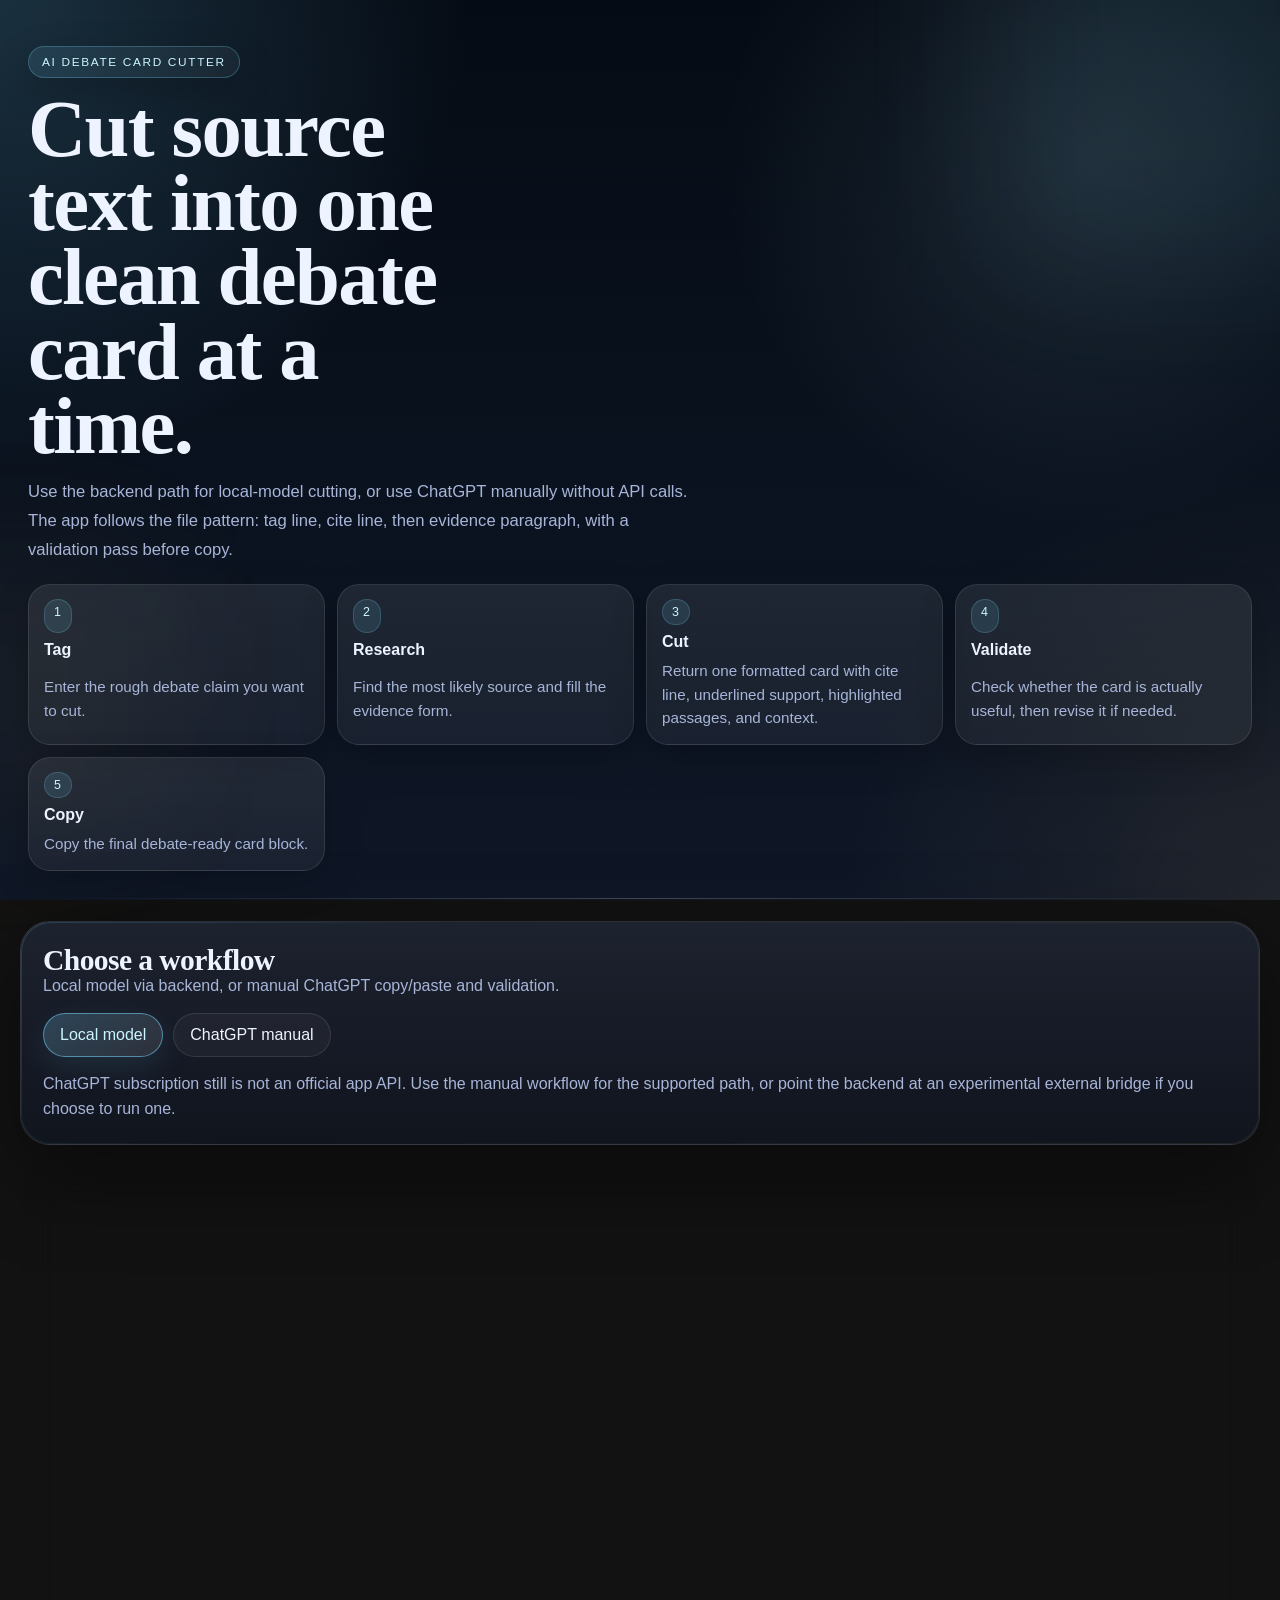
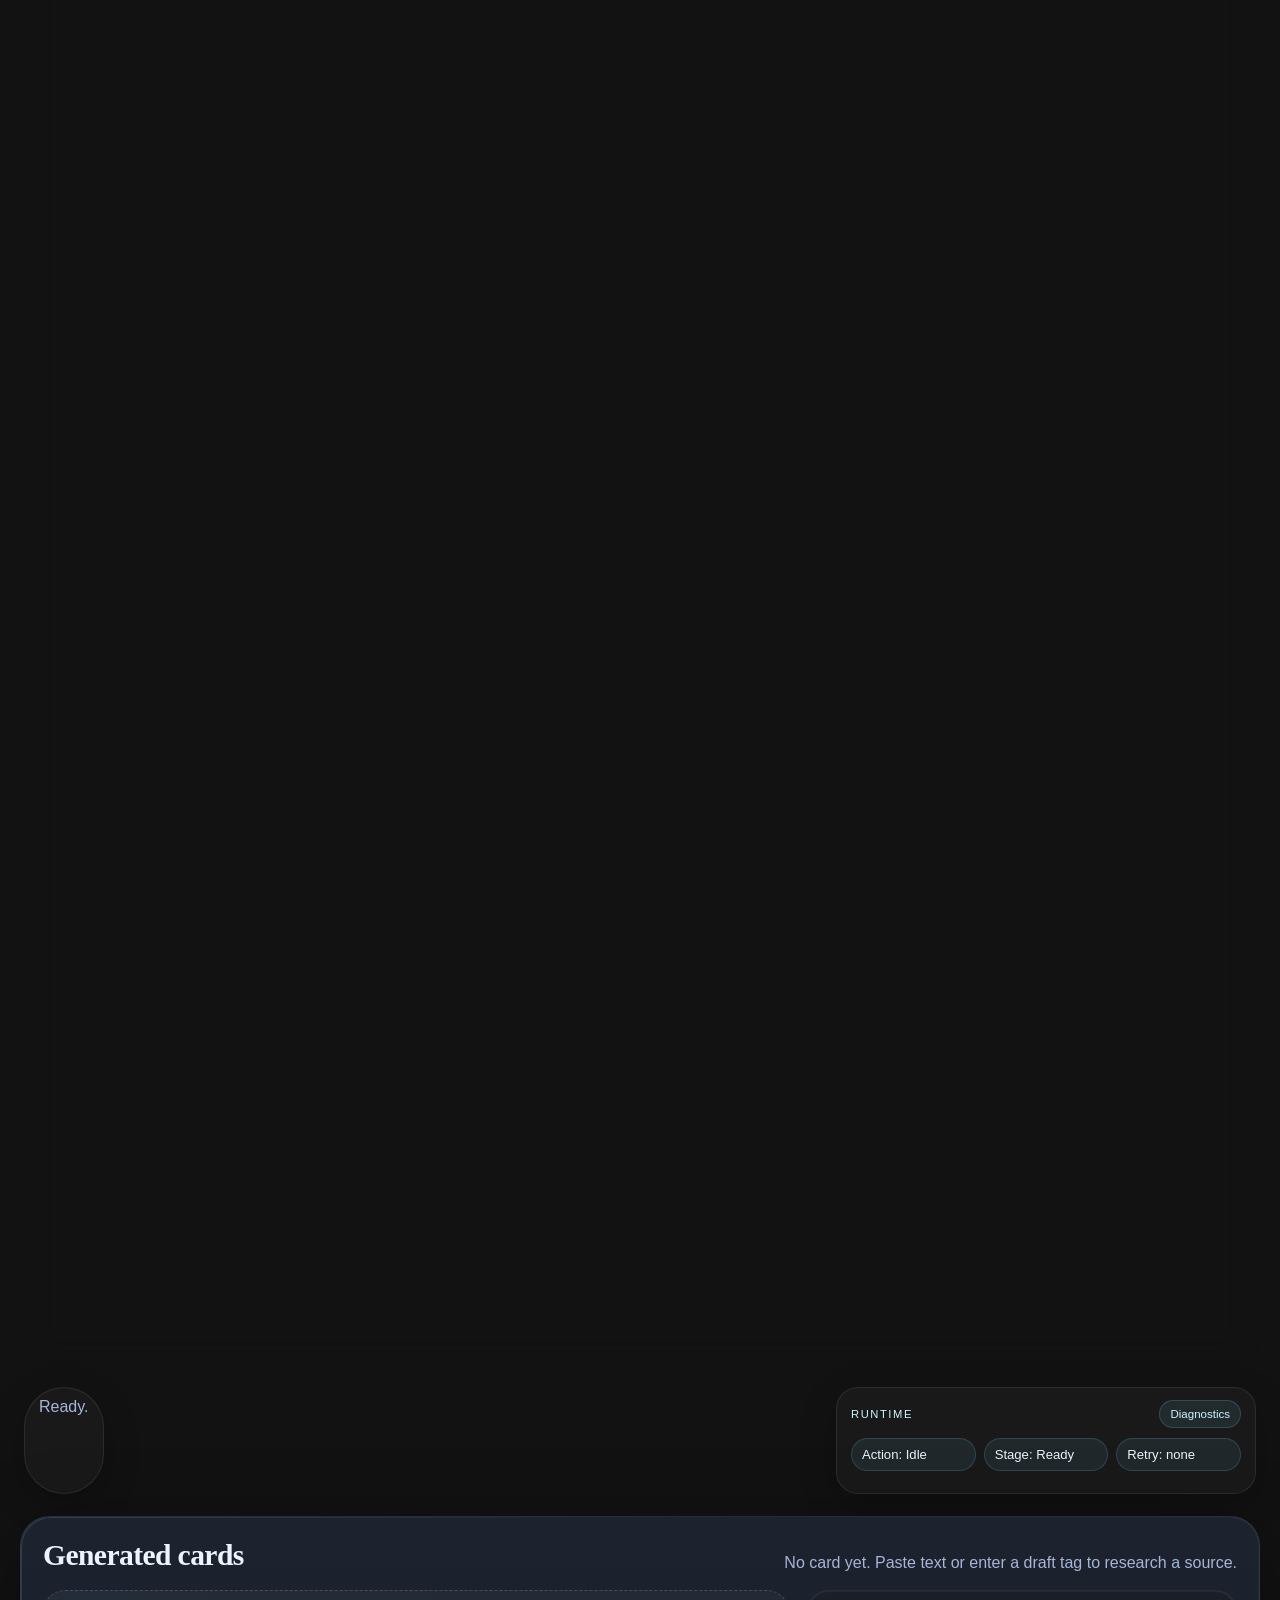
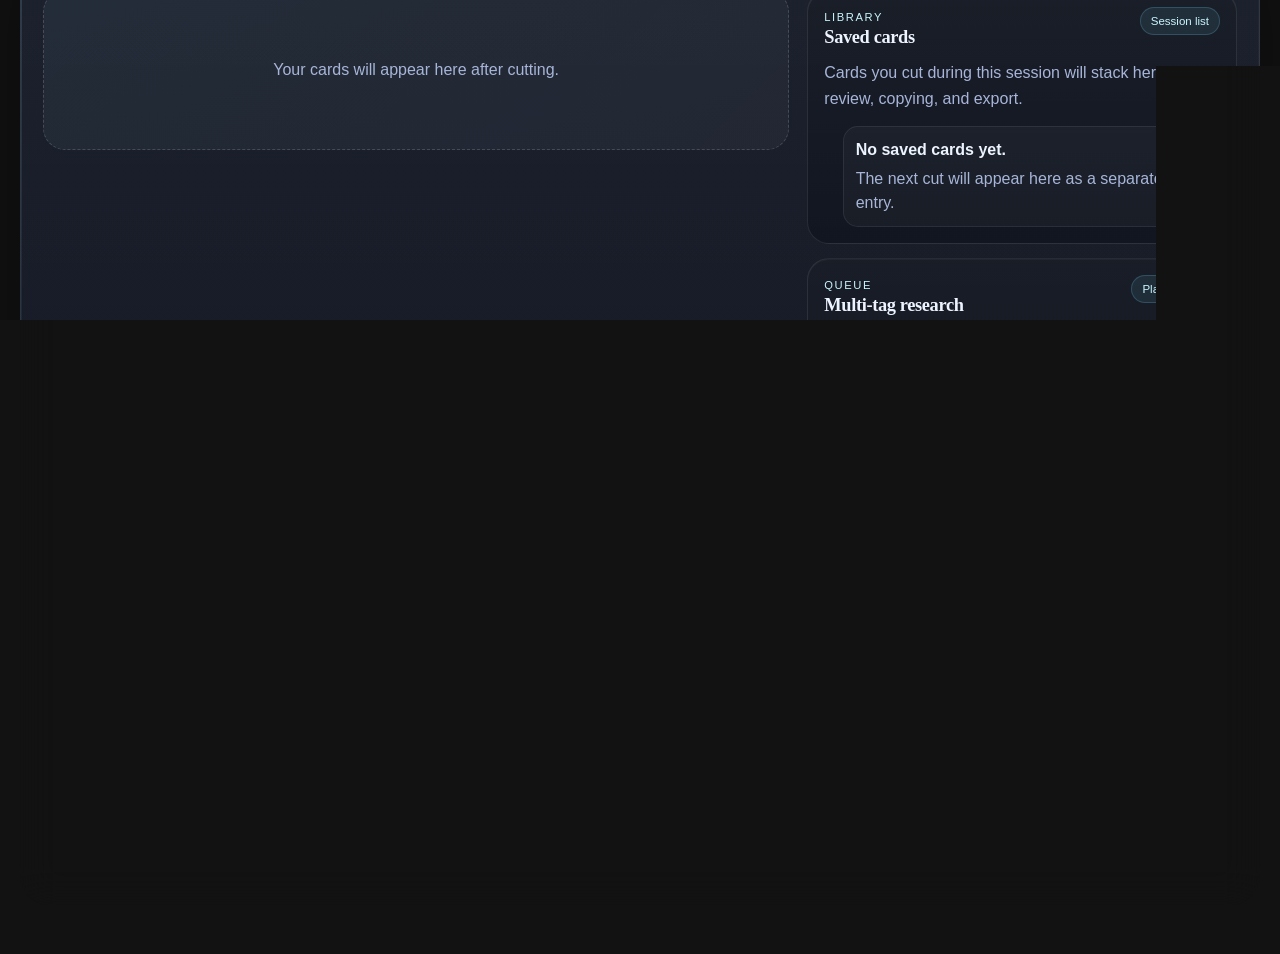
==== commit ed1e7193: "asd" ====
--- a/index.html
+++ b/index.html
@@ -220,6 +220,15 @@
     <section class="status-row" aria-live="polite">
       <div id="status" class="status">Ready.</div>
       <div id="meta" class="meta"></div>
+      <div class="runtime-debug" aria-live="polite">
+        <div class="runtime-debug-head">
+          <span class="mini-label">Runtime</span>
+          <span class="mini-badge">Diagnostics</span>
+        </div>
+        <div id="runtime-badges" class="runtime-badges"></div>
+        <div id="runtime-details" class="runtime-details"></div>
+        <div id="runtime-error" class="runtime-error"></div>
+      </div>
     </section>
 
     <section class="output panel">
--- a/styles.css
+++ b/styles.css
@@ -629,6 +629,65 @@
   align-self: center;
 }
 
+.runtime-debug {
+  min-width: min(100%, 420px);
+  padding: 12px 14px;
+  border: 1px solid rgba(255, 255, 255, 0.09);
+  border-radius: var(--radius-lg);
+  background: rgba(255, 255, 255, 0.03);
+  box-shadow: var(--shadow-soft);
+}
+
+.runtime-debug-head {
+  display: flex;
+  align-items: center;
+  justify-content: space-between;
+  gap: 12px;
+  margin-bottom: 10px;
+}
+
+.runtime-badges,
+.runtime-details {
+  display: grid;
+  gap: 8px;
+}
+
+.runtime-badges {
+  grid-template-columns: repeat(auto-fit, minmax(120px, 1fr));
+  margin-bottom: 10px;
+}
+
+.runtime-chip {
+  padding: 8px 10px;
+  border-radius: 999px;
+  border: 1px solid rgba(122, 216, 255, 0.18);
+  background: rgba(122, 216, 255, 0.08);
+  color: var(--text);
+  font-size: 0.82rem;
+}
+
+.runtime-detail {
+  color: var(--muted);
+  line-height: 1.45;
+  overflow-wrap: anywhere;
+}
+
+.runtime-error {
+  display: none;
+  margin-top: 10px;
+  padding: 10px 12px;
+  border-radius: var(--radius-md);
+  border: 1px solid rgba(255, 107, 107, 0.22);
+  background: rgba(255, 107, 107, 0.08);
+  color: var(--danger);
+  line-height: 1.5;
+  overflow-wrap: anywhere;
+}
+
+.runtime-error.is-visible {
+  display: block;
+}
+
 .output {
   padding: 22px;
 }
@@ -819,6 +878,21 @@
 .queue-progress li span {
   color: var(--muted);
   line-height: 1.5;
+  overflow-wrap: anywhere;
+}
+
+.queue-progress-details {
+  margin-top: 6px;
+  color: var(--muted);
+  font-size: 0.85rem;
+  line-height: 1.45;
+  overflow-wrap: anywhere;
+}
+
+.queue-progress-error {
+  margin-top: 8px;
+  color: var(--danger);
+  line-height: 1.45;
   overflow-wrap: anywhere;
 }
 
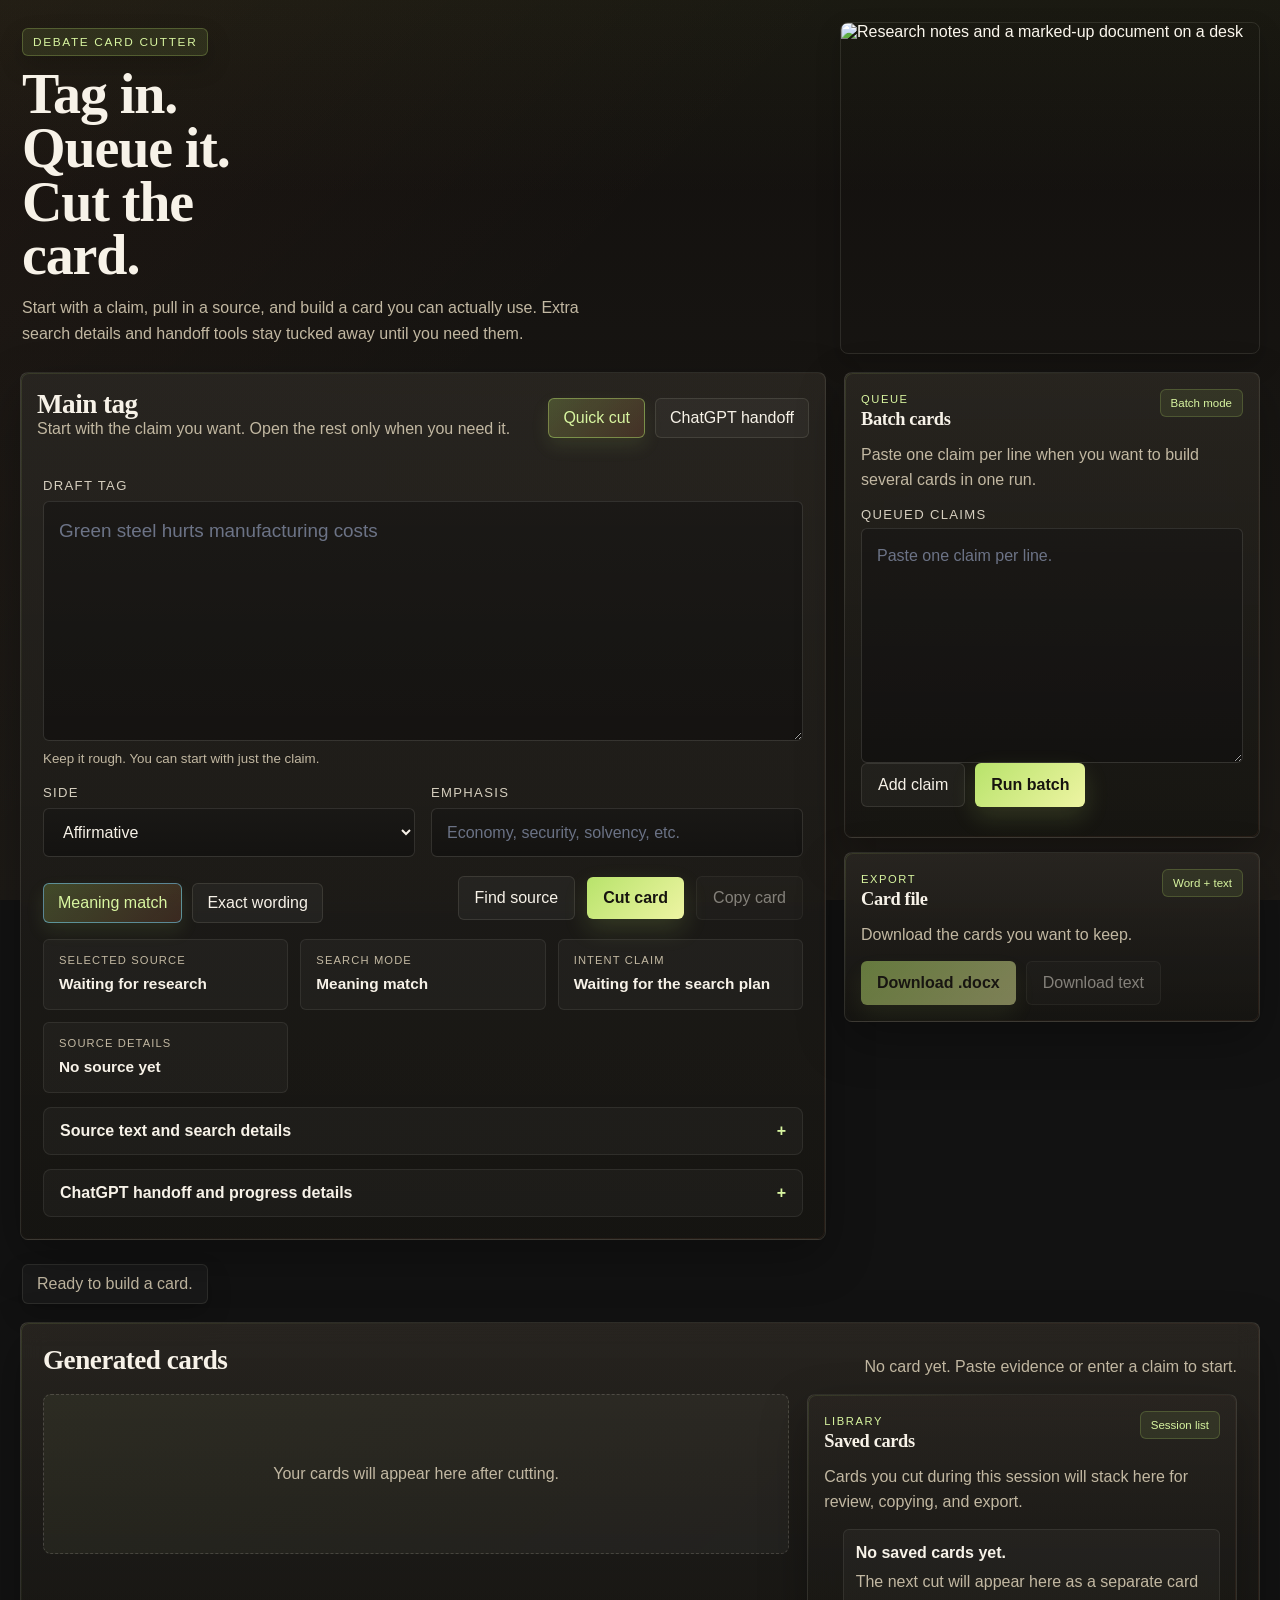
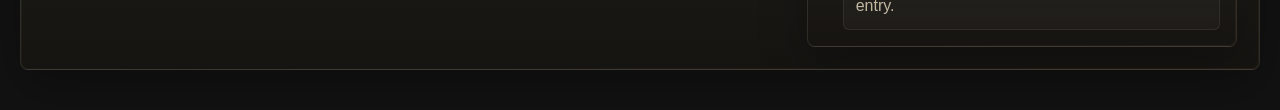
==== commit 78aa4fc8: "j" ====
--- a/index.html
+++ b/index.html
@@ -4,237 +4,248 @@
   <meta charset="utf-8">
   <meta name="viewport" content="width=device-width, initial-scale=1">
   <title>Debate Card Cutter</title>
-  <meta name="description" content="Zero-dependency debate card cutter for one-card iterative research">
+  <meta name="description" content="Build debate cards from a claim, a source, or a short batch list.">
   <link rel="stylesheet" href="styles.css">
 </head>
 <body>
-  <div class="ambient ambient-a"></div>
-  <div class="ambient ambient-b"></div>
-
   <main class="shell">
-    <section class="hero">
-      <div class="eyebrow">AI debate card cutter</div>
-      <h1>Cut source text into one clean debate card at a time.</h1>
-      <p class="lede">
-        Use the backend path for local-model cutting, or use ChatGPT manually without API calls.
-        The app follows the file pattern: tag line, cite line, then evidence paragraph, with a validation pass before copy.
-      </p>
-      <div class="workflow-map" aria-label="Card cutting workflow">
-        <div class="workflow-step">
-          <span class="workflow-step-index">1</span>
-          <strong>Tag</strong>
-          <p>Enter the rough debate claim you want to cut.</p>
-        </div>
-        <div class="workflow-step">
-          <span class="workflow-step-index">2</span>
-          <strong>Research</strong>
-          <p>Find the most likely source and fill the evidence form.</p>
-        </div>
-        <div class="workflow-step">
-          <span class="workflow-step-index">3</span>
-          <strong>Cut</strong>
-          <p>Return one formatted card with cite line, underlined support, highlighted passages, and context.</p>
-        </div>
-        <div class="workflow-step">
-          <span class="workflow-step-index">4</span>
-          <strong>Validate</strong>
-          <p>Check whether the card is actually useful, then revise it if needed.</p>
-        </div>
-        <div class="workflow-step">
-          <span class="workflow-step-index">5</span>
-          <strong>Copy</strong>
-          <p>Copy the final debate-ready card block.</p>
-        </div>
+    <header class="app-header">
+      <div class="app-header-copy">
+        <div class="eyebrow">Debate card cutter</div>
+        <h1>Tag in. Queue it. Cut the card.</h1>
+        <p class="lede">Start with a claim, pull in a source, and build a card you can actually use. Extra search details and handoff tools stay tucked away until you need them.</p>
+      </div>
+      <div class="app-header-image-wrap">
+        <img
+          class="app-header-image"
+          src="https://images.unsplash.com/photo-1455390582262-044cdead277a?auto=format&fit=crop&w=1200&q=80"
+          alt="Research notes and a marked-up document on a desk"
+        >
+      </div>
+    </header>
+
+    <section class="workspace">
+      <div class="workspace-grid">
+        <section class="panel compose-panel">
+          <div class="section-head workspace-head">
+            <div>
+              <h2>Main tag</h2>
+              <p>Start with the claim you want. Open the rest only when you need it.</p>
+            </div>
+            <div class="mode-switch compact-mode-switch" role="tablist" aria-label="Card workflow">
+              <button id="mode-local" class="mode-button is-active" type="button" role="tab" aria-selected="true">
+                Quick cut
+              </button>
+              <button id="mode-chatgpt" class="mode-button" type="button" role="tab" aria-selected="false">
+                ChatGPT handoff
+              </button>
+            </div>
+          </div>
+
+          <form id="cut-form" class="form form-primary">
+            <label class="field field-hero field-tag">
+              <span>Draft tag</span>
+              <textarea id="draft-tag" name="draftTag" rows="4" placeholder="Green steel hurts manufacturing costs"></textarea>
+              <small>Keep it rough. You can start with just the claim.</small>
+            </label>
+
+            <div class="grid grid-two quick-grid">
+              <label class="field">
+                <span>Side</span>
+                <select id="side" name="side">
+                  <option value="affirmative">Affirmative</option>
+                  <option value="negative">Negative</option>
+                  <option value="both">Both</option>
+                </select>
+              </label>
+
+              <label class="field">
+                <span>Emphasis</span>
+                <input id="emphasis" name="emphasis" type="text" placeholder="Economy, security, solvency, etc.">
+              </label>
+            </div>
+
+            <div class="control-band">
+              <div class="search-mode-toggle" role="group" aria-label="Search mode">
+                <button id="search-mode-semantic" class="mode-button is-active" type="button" aria-pressed="true">Meaning match</button>
+                <button id="search-mode-literal" class="mode-button" type="button" aria-pressed="false">Exact wording</button>
+              </div>
+
+              <div class="actions primary-actions">
+                <button id="research-btn" class="secondary" type="button">Find source</button>
+                <button id="submit-btn" class="primary" type="submit">
+                  <span class="button-label">Cut card</span>
+                  <span class="button-spinner" aria-hidden="true"></span>
+                </button>
+                <button id="copy-all-btn" class="secondary" type="button" disabled>Copy card</button>
+              </div>
+            </div>
+
+            <div class="source-summary source-summary-compact" id="source-summary" aria-live="polite">
+              <div class="source-summary-item">
+                <span>Selected source</span>
+                <strong>Waiting for research</strong>
+              </div>
+              <div class="source-summary-item">
+                <span>Search mode</span>
+                <strong>Meaning match is ready</strong>
+              </div>
+              <div class="source-summary-item">
+                <span>Card flow</span>
+                <strong>Find a source, build the card, then copy it</strong>
+              </div>
+            </div>
+
+            <details class="detail-panel">
+              <summary>Source text and search details</summary>
+              <div class="detail-panel-body">
+                <label class="field">
+                  <span>Article or evidence</span>
+                  <textarea id="source-text" name="sourceText" rows="14" placeholder="Paste an article, excerpt, or block of evidence here. Leave it blank if you want the app to look for a source from the claim."></textarea>
+                </label>
+
+                <div class="grid grid-three">
+                  <label class="field">
+                    <span>Source title</span>
+                    <input id="source-title" name="sourceTitle" type="text" placeholder="Article headline">
+                  </label>
+
+                  <label class="field">
+                    <span>Author / outlet</span>
+                    <input id="source-author" name="sourceAuthor" type="text" placeholder="Optional author or outlet">
+                  </label>
+
+                  <label class="field">
+                    <span>Published</span>
+                    <input id="source-date" name="sourceDate" type="text" placeholder="Optional date">
+                  </label>
+                </div>
+
+                <div class="grid grid-two detail-grid">
+                  <label class="field">
+                    <span>Resolution</span>
+                    <input id="resolution" name="resolution" type="text" placeholder="Resolved: ..." autocomplete="off">
+                  </label>
+
+                  <label class="field">
+                    <span>Source URL</span>
+                    <input id="source-url" name="sourceUrl" type="url" placeholder="https://...">
+                  </label>
+                </div>
+
+                <label class="field">
+                  <span>Blocked domains</span>
+                  <textarea id="blocked-domains" name="blockedDomains" rows="3" placeholder="example.com&#10;badsource.net&#10;subdomain.site.org"></textarea>
+                  <small>One domain per line or comma-separated. Matching domains will be excluded from research and source selection.</small>
+                </label>
+
+                <div class="field field-static">
+                  <span>Search plan</span>
+                  <strong>Read-only source search</strong>
+                  <small>Your search plan and the source checks will appear here after you look for evidence.</small>
+                  <div id="query-preview" class="query-preview" aria-live="polite"></div>
+                </div>
+
+                <div id="source-candidates" class="source-candidates" aria-live="polite"></div>
+              </div>
+            </details>
+
+            <details class="detail-panel utility-panel">
+              <summary>ChatGPT handoff and progress details</summary>
+              <div class="detail-panel-body detail-panel-stack">
+                <p class="notice" id="workflow-note">
+                  Use this when you want to hand the draft off to ChatGPT and paste the result back in here.
+                </p>
+
+                <section id="chatgpt-panel" class="workflow-panel is-hidden" aria-hidden="true">
+                  <div class="section-head">
+                    <div>
+                      <h2>ChatGPT handoff</h2>
+                      <p>Copy the instructions, paste them into ChatGPT, then paste the result back here.</p>
+                    </div>
+                  </div>
+
+                  <div class="grid grid-two">
+                    <div class="workflow-box">
+                      <div class="workflow-box-head">
+                        <h3>Instructions</h3>
+                        <button id="copy-prompt-btn" class="secondary" type="button">Copy instructions</button>
+                      </div>
+                      <pre id="prompt-preview" class="prompt-preview" aria-label="Instructions to paste into ChatGPT"></pre>
+                    </div>
+
+                    <div class="workflow-box">
+                      <div class="workflow-box-head">
+                        <h3>Paste result</h3>
+                        <button id="render-import-btn" class="secondary" type="button">Use pasted result</button>
+                      </div>
+                      <textarea id="import-json" class="import-json" rows="12" placeholder="Paste the result from ChatGPT here."></textarea>
+                    </div>
+                  </div>
+                </section>
+
+                <div class="runtime-debug" aria-live="polite">
+                  <div class="runtime-debug-head">
+                    <span class="mini-label">Progress</span>
+                    <span class="mini-badge">Details</span>
+                  </div>
+                  <div id="runtime-badges" class="runtime-badges"></div>
+                  <div id="runtime-details" class="runtime-details"></div>
+                  <div id="runtime-error" class="runtime-error"></div>
+                </div>
+              </div>
+            </details>
+          </form>
+        </section>
+
+        <aside class="workspace-side">
+          <section class="panel rail-panel queue-panel">
+            <div class="mini-panel-head">
+              <div>
+                <span class="mini-label">Queue</span>
+                <h3>Batch cards</h3>
+              </div>
+              <span class="mini-badge">Batch mode</span>
+            </div>
+            <p class="mini-copy">Paste one claim per line when you want to build several cards in one run.</p>
+            <label class="field field-compact">
+              <span>Queued claims</span>
+              <textarea id="queue-tags" rows="8" placeholder="Paste one claim per line."></textarea>
+            </label>
+            <div class="queue-actions">
+              <button id="queue-add-btn" class="secondary" type="button">Add claim</button>
+              <button id="queue-run-btn" class="primary" type="button">Run batch</button>
+            </div>
+            <ol id="queue-progress" class="queue-progress" aria-live="polite"></ol>
+          </section>
+
+          <section class="panel rail-panel export-panel">
+            <div class="mini-panel-head">
+              <div>
+                <span class="mini-label">Export</span>
+                <h3>Card file</h3>
+              </div>
+              <span class="mini-badge">Word + text</span>
+            </div>
+            <p class="mini-copy">Download the cards you want to keep.</p>
+            <div class="export-actions">
+              <button id="download-docx-btn" class="primary" type="button">Download .docx</button>
+              <button id="download-text-btn" class="secondary" type="button">Download text</button>
+            </div>
+          </section>
+        </aside>
       </div>
     </section>
 
-    <section class="panel mode-panel">
-      <div class="section-head">
-        <div>
-          <h2>Choose a workflow</h2>
-          <p>Local model via backend, or manual ChatGPT copy/paste and validation.</p>
-        </div>
-      </div>
-      <div class="mode-switch" role="tablist" aria-label="Card cutting workflow">
-        <button id="mode-local" class="mode-button is-active" type="button" role="tab" aria-selected="true">
-          Local model
-        </button>
-        <button id="mode-chatgpt" class="mode-button" type="button" role="tab" aria-selected="false">
-          ChatGPT manual
-        </button>
-      </div>
-      <p class="notice" id="workflow-note">
-        ChatGPT subscription still is not an official app API. Use the manual workflow for the supported path, or point the backend at an experimental external bridge if you choose to run one.
-      </p>
-    </section>
-
-    <section class="panel">
-      <form id="cut-form" class="form">
-        <label class="field field-hero">
-          <span>Draft tag</span>
-          <input id="draft-tag" name="draftTag" type="text" placeholder="Green steel hurts manufacturing costs" autocomplete="off">
-          <small>Enter the rough argument you want cut into a single card. The backend will research and fill missing source fields automatically when it can.</small>
-        </label>
-
-        <div class="grid grid-two">
-          <label class="field">
-            <span>Resolution</span>
-            <input id="resolution" name="resolution" type="text" placeholder="Resolved: ..." autocomplete="off">
-          </label>
-
-          <label class="field">
-            <span>Side</span>
-            <select id="side" name="side">
-              <option value="affirmative">Affirmative</option>
-              <option value="negative">Negative</option>
-              <option value="both">Both</option>
-            </select>
-          </label>
-        </div>
-
-        <label class="field">
-          <span>Article or evidence</span>
-          <textarea id="source-text" name="sourceText" rows="14" placeholder="Paste the full article, excerpt, or evidence block here. Leave blank if you want the backend to research from the draft tag."></textarea>
-        </label>
-
-        <div class="grid grid-three">
-          <label class="field">
-            <span>Source title</span>
-            <input id="source-title" name="sourceTitle" type="text" placeholder="Article headline">
-          </label>
-
-          <label class="field">
-            <span>Author / outlet</span>
-            <input id="source-author" name="sourceAuthor" type="text" placeholder="Optional author or outlet">
-          </label>
-
-          <label class="field">
-            <span>Published</span>
-            <input id="source-date" name="sourceDate" type="text" placeholder="Optional date">
-          </label>
-        </div>
-
-        <label class="field">
-          <span>Source URL</span>
-          <input id="source-url" name="sourceUrl" type="url" placeholder="https://...">
-        </label>
-
-        <label class="field">
-          <span>Blocked domains</span>
-          <textarea id="blocked-domains" name="blockedDomains" rows="3" placeholder="example.com&#10;badsource.net&#10;subdomain.site.org"></textarea>
-          <small>One domain per line or comma-separated. Matching domains will be excluded from research and source selection.</small>
-        </label>
-
-        <div class="grid grid-two">
-          <div class="field field-static">
-            <span>Card mode</span>
-            <strong>One card per run</strong>
-            <small>The backend cuts one card, then validates and revises it before copy.</small>
-          </div>
-          <label class="field">
-            <span>Emphasis</span>
-            <input id="emphasis" name="emphasis" type="text" placeholder="Economy, security, solvency, etc.">
-          </label>
-        </div>
-
-        <div class="research-strip">
-          <div>
-            <strong>Autonomous research</strong>
-            <p>If source fields are incomplete, the backend will try to research and enrich them before it cuts the card. The button below is just the manual preview step.</p>
-          </div>
-          <button id="research-btn" class="secondary" type="button">Research from tag</button>
-        </div>
-
-        <div class="grid grid-two research-grid">
-          <div class="field field-static">
-            <span>Search mode</span>
-            <strong>Semantic search default</strong>
-            <small>Semantic mode expands the draft tag by meaning before search. Literal mode keeps the exact wording.</small>
-            <div class="search-mode-toggle" role="group" aria-label="Search mode">
-              <button id="search-mode-semantic" class="mode-button is-active" type="button" aria-pressed="true">Semantic search</button>
-              <button id="search-mode-literal" class="mode-button" type="button" aria-pressed="false">Literal search</button>
-            </div>
-          </div>
-
-          <div class="field field-static">
-            <span>Query preview</span>
-            <strong>Read-only search pack</strong>
-            <small>The backend will show the intent claim, refined query pack, and executed queries here after research.</small>
-            <div id="query-preview" class="query-preview" aria-live="polite"></div>
-          </div>
-        </div>
-
-        <div class="source-summary" id="source-summary" aria-live="polite">
-          <div class="source-summary-item">
-            <span>Selected source</span>
-            <strong>Waiting for research</strong>
-          </div>
-          <div class="source-summary-item">
-            <span>Evidence mode</span>
-            <strong>Cut auto-researches when source fields are incomplete</strong>
-          </div>
-          <div class="source-summary-item">
-            <span>Card style</span>
-            <strong>Tag line + cite line + evidence paragraph + validation pass</strong>
-          </div>
-        </div>
-        <div id="source-candidates" class="source-candidates" aria-live="polite"></div>
-
-        <div class="actions">
-          <button id="submit-btn" class="primary" type="submit">
-            <span class="button-label">Cut card</span>
-            <span class="button-spinner" aria-hidden="true"></span>
-          </button>
-          <button id="copy-all-btn" class="secondary" type="button" disabled>Copy card</button>
-        </div>
-      </form>
-    </section>
-
-    <section id="chatgpt-panel" class="panel workflow-panel is-hidden" aria-hidden="true">
-      <div class="section-head">
-        <div>
-          <h2>Manual ChatGPT workflow</h2>
-          <p>Generate a structured prompt, paste it into ChatGPT, then import the JSON it returns after the validation pass.</p>
-        </div>
-      </div>
-
-      <div class="grid grid-two">
-        <div class="workflow-box">
-          <div class="workflow-box-head">
-            <h3>Prompt preview</h3>
-            <button id="copy-prompt-btn" class="secondary" type="button">Copy prompt</button>
-          </div>
-          <pre id="prompt-preview" class="prompt-preview" aria-label="Prompt to paste into ChatGPT"></pre>
-        </div>
-
-        <div class="workflow-box">
-          <div class="workflow-box-head">
-            <h3>Import JSON</h3>
-            <button id="render-import-btn" class="secondary" type="button">Render import</button>
-          </div>
-          <textarea id="import-json" class="import-json" rows="12" placeholder="Paste the strict JSON from ChatGPT here."></textarea>
-        </div>
-      </div>
-    </section>
-
-    <section class="status-row" aria-live="polite">
-      <div id="status" class="status">Ready.</div>
+    <section class="status-row status-row-compact" aria-live="polite">
+      <div id="status" class="status">Ready to build a card.</div>
       <div id="meta" class="meta"></div>
-      <div class="runtime-debug" aria-live="polite">
-        <div class="runtime-debug-head">
-          <span class="mini-label">Runtime</span>
-          <span class="mini-badge">Diagnostics</span>
-        </div>
-        <div id="runtime-badges" class="runtime-badges"></div>
-        <div id="runtime-details" class="runtime-details"></div>
-        <div id="runtime-error" class="runtime-error"></div>
-      </div>
     </section>
 
     <section class="output panel">
       <div class="section-head">
         <h2>Generated cards</h2>
-        <p id="output-hint">No card yet. Paste evidence, enter a draft tag, or let Cut auto-research missing source details.</p>
+        <p id="output-hint">No card yet. Add a claim or run the batch to start.</p>
       </div>
       <div class="output-layout">
         <div class="cards-stage">
@@ -242,7 +253,7 @@
         </div>
 
         <aside class="output-sidebar" aria-label="Card workflow tools">
-          <section class="mini-panel saved-panel">
+          <section class="panel rail-panel saved-panel">
             <div class="mini-panel-head">
               <div>
                 <span class="mini-label">Library</span>
@@ -258,41 +269,6 @@
               </li>
             </ol>
           </section>
-
-          <section class="mini-panel queue-panel">
-            <div class="mini-panel-head">
-              <div>
-                <span class="mini-label">Queue</span>
-                <h3>Multi-tag research</h3>
-              </div>
-              <span class="mini-badge">Planned cuts</span>
-            </div>
-            <p class="mini-copy">Stack multiple draft tags here so the backend can research, fill, and cut them in sequence.</p>
-            <label class="field field-compact">
-              <span>Queued draft tags</span>
-              <textarea id="queue-tags" rows="6" placeholder="Paste one tag per line."></textarea>
-            </label>
-            <div class="queue-actions">
-              <button id="queue-add-btn" class="secondary" type="button">Add to queue</button>
-              <button id="queue-run-btn" class="primary" type="button">Run queue</button>
-            </div>
-            <ol id="queue-progress" class="queue-progress" aria-live="polite"></ol>
-          </section>
-
-          <section class="mini-panel export-panel">
-            <div class="mini-panel-head">
-              <div>
-                <span class="mini-label">Export</span>
-                <h3>Download card file</h3>
-              </div>
-              <span class="mini-badge">.docx</span>
-            </div>
-            <p class="mini-copy">Export the current cards into a debate-ready Word file with verbatim-style spacing and citation blocks.</p>
-            <div class="export-actions">
-              <button id="download-docx-btn" class="primary" type="button">Download .docx</button>
-              <button id="download-text-btn" class="secondary" type="button">Download text</button>
-            </div>
-          </section>
         </aside>
       </div>
     </section>
--- a/styles.css
+++ b/styles.css
@@ -1,23 +1,24 @@
 :root {
   color-scheme: dark;
-  --bg: #07101c;
-  --bg-alt: #0f1727;
-  --panel: rgba(10, 16, 28, 0.78);
-  --panel-strong: rgba(13, 20, 36, 0.94);
-  --line: rgba(255, 255, 255, 0.10);
-  --line-strong: rgba(255, 255, 255, 0.18);
-  --text: #edf3ff;
-  --muted: #a7b5d8;
-  --accent: #7ad8ff;
-  --accent-strong: #cbf6ff;
-  --warning: #ffd37a;
-  --danger: #ff8c8c;
-  --shadow: 0 30px 90px rgba(0, 0, 0, 0.44);
-  --shadow-soft: 0 12px 36px rgba(0, 0, 0, 0.22);
-  --radius-xl: 30px;
-  --radius-lg: 22px;
-  --radius-md: 15px;
-  --radius-sm: 10px;
+  --bg: #151412;
+  --bg-alt: #1c1a16;
+  --panel: rgba(24, 22, 18, 0.92);
+  --panel-strong: rgba(19, 18, 15, 0.96);
+  --line: rgba(255, 248, 234, 0.10);
+  --line-strong: rgba(255, 248, 234, 0.18);
+  --text: #f7f2e8;
+  --muted: #c2b8a2;
+  --accent: #b8e36b;
+  --accent-strong: #d8f5a0;
+  --accent-alt: #ff8b5e;
+  --warning: #f0c66d;
+  --danger: #ff8e78;
+  --shadow: 0 18px 48px rgba(0, 0, 0, 0.28);
+  --shadow-soft: 0 10px 24px rgba(0, 0, 0, 0.18);
+  --radius-xl: 8px;
+  --radius-lg: 8px;
+  --radius-md: 6px;
+  --radius-sm: 4px;
   --font-sans: "Aptos", "Segoe UI", "Helvetica Neue", Arial, sans-serif;
   --font-serif: "Iowan Old Style", "Palatino Linotype", "Book Antiqua", Georgia, serif;
 }
@@ -38,10 +39,9 @@
   font-family: var(--font-sans);
   color: var(--text);
   background:
-    radial-gradient(circle at top left, rgba(122, 216, 255, 0.18), transparent 30%),
-    radial-gradient(circle at 85% 18%, rgba(203, 246, 255, 0.10), transparent 28%),
-    radial-gradient(circle at bottom right, rgba(255, 211, 122, 0.08), transparent 28%),
-    linear-gradient(180deg, #050b14 0%, #09111d 42%, #0f1727 100%);
+    linear-gradient(180deg, rgba(184, 227, 107, 0.05), transparent 22%),
+    linear-gradient(135deg, rgba(255, 139, 94, 0.04), transparent 40%),
+    linear-gradient(180deg, #120f0d 0%, #171512 46%, #1d1a16 100%);
   background-attachment: fixed;
 }
 
@@ -57,65 +57,24 @@
   cursor: pointer;
 }
 
-.ambient {
-  position: fixed;
-  inset: auto;
-  pointer-events: none;
-  filter: blur(80px);
-  opacity: 0.72;
-}
-
-.ambient-a {
-  top: -120px;
-  right: -100px;
-  width: 380px;
-  height: 380px;
-  background: rgba(122, 216, 255, 0.12);
-}
-
-.ambient-b {
-  left: -110px;
-  bottom: 8%;
-  width: 280px;
-  height: 280px;
-  background: rgba(255, 211, 122, 0.07);
-}
-
 .shell {
   width: min(1240px, calc(100% - 28px));
   margin: 0 auto;
-  padding: 30px 0 48px;
+  padding: 22px 0 40px;
   position: relative;
   z-index: 1;
 }
 
-.hero {
-  display: grid;
-  gap: 14px;
-  padding: 16px 8px 28px;
-  position: relative;
-}
-
-.hero::after {
-  content: "";
-  position: absolute;
-  left: 8px;
-  right: 8px;
-  bottom: 0;
-  height: 1px;
-  background: linear-gradient(90deg, transparent, rgba(255, 255, 255, 0.22), transparent);
-}
-
 .eyebrow {
   width: fit-content;
-  padding: 8px 13px;
-  border: 1px solid rgba(122, 216, 255, 0.26);
-  border-radius: 999px;
+  padding: 6px 10px;
+  border: 1px solid rgba(184, 227, 107, 0.26);
+  border-radius: var(--radius-md);
   letter-spacing: 0.14em;
   text-transform: uppercase;
   font-size: 0.74rem;
   color: var(--accent-strong);
-  background: linear-gradient(135deg, rgba(122, 216, 255, 0.12), rgba(255, 255, 255, 0.04));
+  background: rgba(184, 227, 107, 0.10);
   box-shadow: var(--shadow-soft);
 }
 
@@ -128,66 +87,88 @@
 }
 
 h1 {
-  max-width: 11ch;
-  font-size: clamp(2.9rem, 6.3vw, 5.8rem);
-  line-height: 0.92;
+  max-width: 10ch;
+  font-size: 3.5rem;
+  line-height: 0.96;
 }
 
 .lede {
-  max-width: 72ch;
+  max-width: 64ch;
   margin: 0;
   color: var(--muted);
-  font-size: 1.04rem;
-  line-height: 1.75;
+  font-size: 1rem;
+  line-height: 1.65;
 }
 
 .lede code {
   padding: 0.18rem 0.38rem;
-  border-radius: 6px;
-  background: rgba(255, 255, 255, 0.08);
+  border-radius: var(--radius-sm);
+  background: rgba(255, 248, 234, 0.08);
   color: var(--accent-strong);
 }
 
-.workflow-map {
-  display: grid;
-  grid-template-columns: repeat(4, minmax(0, 1fr));
+.app-header {
+  display: grid;
+  grid-template-columns: minmax(0, 1.2fr) minmax(260px, 420px);
+  gap: 18px;
+  align-items: stretch;
+  margin-bottom: 18px;
+}
+
+.app-header-copy {
+  display: grid;
   gap: 12px;
-  margin-top: 6px;
-}
-
-.workflow-step {
-  display: grid;
-  gap: 8px;
-  padding: 14px 15px;
-  border: 1px solid rgba(255, 255, 255, 0.10);
-  border-radius: var(--radius-lg);
-  background:
-    linear-gradient(180deg, rgba(255, 255, 255, 0.05), rgba(255, 255, 255, 0.02)),
-    rgba(255, 255, 255, 0.03);
+  padding: 6px 2px;
+}
+
+.app-header-image-wrap {
+  min-height: 220px;
+  border: 1px solid var(--line);
+  border-radius: var(--radius-xl);
+  overflow: hidden;
   box-shadow: var(--shadow-soft);
 }
 
-.workflow-step-index {
-  width: fit-content;
-  padding: 5px 9px;
-  border-radius: 999px;
-  background: rgba(122, 216, 255, 0.12);
-  border: 1px solid rgba(122, 216, 255, 0.20);
-  color: var(--accent-strong);
-  font-size: 0.78rem;
-  letter-spacing: 0.10em;
-  text-transform: uppercase;
-}
-
-.workflow-step strong {
-  font-size: 1rem;
-}
-
-.workflow-step p {
-  margin: 0;
-  color: var(--muted);
-  line-height: 1.55;
-  font-size: 0.95rem;
+.app-header-image {
+  width: 100%;
+  height: 100%;
+  object-fit: cover;
+  display: block;
+  filter: saturate(0.88) contrast(1.04);
+}
+
+.workspace {
+  margin-bottom: 14px;
+}
+
+.workspace-grid {
+  display: grid;
+  grid-template-columns: minmax(0, 1.55fr) minmax(280px, 0.8fr);
+  gap: 18px;
+  align-items: start;
+}
+
+.compose-panel,
+.rail-panel {
+  min-width: 0;
+}
+
+.rail-panel {
+  padding: 16px;
+}
+
+.workspace-side {
+  display: grid;
+  gap: 14px;
+}
+
+.workspace-head {
+  padding: 16px 16px 0;
+  align-items: start;
+}
+
+.compact-mode-switch {
+  justify-content: flex-end;
 }
 
 .panel {
@@ -196,10 +177,10 @@
   border: 1px solid var(--line);
   border-radius: var(--radius-xl);
   background:
-    linear-gradient(180deg, rgba(255, 255, 255, 0.07), rgba(255, 255, 255, 0.03)),
-    linear-gradient(180deg, rgba(12, 18, 33, 0.90), rgba(8, 13, 24, 0.90));
+    linear-gradient(180deg, rgba(255, 248, 234, 0.05), rgba(255, 248, 234, 0.015)),
+    linear-gradient(180deg, rgba(28, 25, 21, 0.94), rgba(18, 17, 14, 0.96));
   box-shadow: var(--shadow);
-  backdrop-filter: blur(18px);
+  backdrop-filter: blur(12px);
 }
 
 .panel::before {
@@ -208,17 +189,12 @@
   inset: 0;
   border-radius: inherit;
   padding: 1px;
-  background: linear-gradient(135deg, rgba(122, 216, 255, 0.18), transparent 30%, rgba(255, 211, 122, 0.08));
+  background: linear-gradient(135deg, rgba(184, 227, 107, 0.12), transparent 30%, rgba(255, 139, 94, 0.08));
   mask: linear-gradient(#000 0 0) content-box, linear-gradient(#000 0 0);
   mask-composite: exclude;
   pointer-events: none;
 }
 
-.mode-panel {
-  padding: 22px;
-  margin: 22px 0 18px;
-}
-
 .mode-switch {
   display: flex;
   flex-wrap: wrap;
@@ -227,18 +203,18 @@
 
 .mode-button {
   border: 1px solid var(--line);
-  border-radius: 999px;
-  padding: 12px 16px;
-  background: rgba(255, 255, 255, 0.04);
+  border-radius: var(--radius-md);
+  padding: 10px 14px;
+  background: rgba(255, 248, 234, 0.04);
   color: var(--text);
   transition: transform 160ms ease, background 160ms ease, border-color 160ms ease, box-shadow 160ms ease;
 }
 
 .mode-button.is-active {
-  background: linear-gradient(135deg, rgba(122, 216, 255, 0.22), rgba(255, 255, 255, 0.10));
-  border-color: rgba(122, 216, 255, 0.52);
+  background: linear-gradient(135deg, rgba(184, 227, 107, 0.24), rgba(255, 139, 94, 0.14));
+  border-color: rgba(184, 227, 107, 0.46);
   color: var(--accent-strong);
-  box-shadow: 0 12px 30px rgba(122, 216, 255, 0.10);
+  box-shadow: 0 8px 18px rgba(184, 227, 107, 0.10);
 }
 
 .mode-button:hover {
@@ -327,9 +303,9 @@
 .field-static {
   align-content: start;
   padding: 14px 15px;
-  border: 1px solid rgba(255, 255, 255, 0.08);
-  border-radius: var(--radius-md);
-  background: rgba(255, 255, 255, 0.03);
+  border: 1px solid rgba(255, 248, 234, 0.08);
+  border-radius: var(--radius-md);
+  background: rgba(255, 248, 234, 0.03);
 }
 
 .field-static strong {
@@ -384,9 +360,9 @@
 .query-preview-intent,
 .query-preview-section,
 .query-preview-explanation {
-  border: 1px solid rgba(255, 255, 255, 0.08);
+  border: 1px solid rgba(255, 248, 234, 0.08);
   border-radius: var(--radius-sm);
-  background: rgba(255, 255, 255, 0.03);
+  background: rgba(255, 248, 234, 0.03);
   padding: 11px 12px;
 }
 
@@ -415,9 +391,9 @@
   display: inline-flex;
   align-items: center;
   padding: 7px 10px;
-  border-radius: 999px;
-  border: 1px solid rgba(122, 216, 255, 0.18);
-  background: rgba(122, 216, 255, 0.08);
+  border-radius: var(--radius-md);
+  border: 1px solid rgba(184, 227, 107, 0.22);
+  background: rgba(184, 227, 107, 0.10);
   color: var(--accent-strong);
   line-height: 1.35;
 }
@@ -430,7 +406,7 @@
 .query-executed-item {
   padding: 9px 10px;
   border-radius: var(--radius-sm);
-  background: rgba(255, 255, 255, 0.03);
+  background: rgba(255, 248, 234, 0.03);
   color: var(--muted);
   line-height: 1.5;
   overflow-wrap: anywhere;
@@ -450,9 +426,15 @@
   margin-bottom: 16px;
 }
 
+.field-tag textarea {
+  min-height: 148px;
+  font-size: 1.18rem;
+  line-height: 1.45;
+}
+
 .field span {
   font-size: 0.82rem;
-  color: #bfd0f5;
+  color: #d6cfbf;
   text-transform: uppercase;
   letter-spacing: 0.10em;
 }
@@ -461,11 +443,11 @@
 .field select,
 .field textarea {
   width: 100%;
-  border: 1px solid rgba(255, 255, 255, 0.11);
+  border: 1px solid rgba(255, 248, 234, 0.12);
   border-radius: var(--radius-md);
   background:
-    linear-gradient(180deg, rgba(255, 255, 255, 0.03), rgba(255, 255, 255, 0.01)),
-    rgba(6, 10, 20, 0.72);
+    linear-gradient(180deg, rgba(255, 248, 234, 0.03), rgba(255, 248, 234, 0.01)),
+    rgba(15, 14, 12, 0.76);
   color: var(--text);
   padding: 14px 15px;
   outline: none;
@@ -486,8 +468,8 @@
 .field input:focus,
 .field select:focus,
 .field textarea:focus {
-  border-color: rgba(122, 216, 255, 0.72);
-  box-shadow: 0 0 0 4px rgba(122, 216, 255, 0.12);
+  border-color: rgba(184, 227, 107, 0.68);
+  box-shadow: 0 0 0 3px rgba(184, 227, 107, 0.12);
 }
 
 .actions {
@@ -495,6 +477,57 @@
   flex-wrap: wrap;
   gap: 12px;
   align-items: center;
+}
+
+.control-band {
+  display: flex;
+  flex-wrap: wrap;
+  gap: 14px;
+  justify-content: space-between;
+  align-items: center;
+  margin-bottom: 16px;
+}
+
+.primary-actions {
+  justify-content: flex-end;
+}
+
+.detail-panel {
+  margin-top: 14px;
+  border: 1px solid rgba(255, 248, 234, 0.08);
+  border-radius: var(--radius-lg);
+  background: rgba(255, 248, 234, 0.03);
+}
+
+.detail-panel summary {
+  list-style: none;
+  cursor: pointer;
+  padding: 14px 16px;
+  font-weight: 700;
+}
+
+.detail-panel summary::-webkit-details-marker {
+  display: none;
+}
+
+.detail-panel summary::after {
+  content: "+";
+  float: right;
+  color: var(--accent-strong);
+}
+
+.detail-panel[open] summary::after {
+  content: "–";
+}
+
+.detail-panel-body {
+  display: grid;
+  gap: 16px;
+  padding: 0 16px 16px;
+}
+
+.detail-panel-stack {
+  gap: 14px;
 }
 
 .research-strip {
@@ -524,13 +557,17 @@
   margin-bottom: 16px;
 }
 
+.source-summary-compact {
+  margin-bottom: 0;
+}
+
 .source-summary-item {
   display: grid;
   gap: 6px;
   padding: 14px 15px;
-  border: 1px solid rgba(255, 255, 255, 0.08);
-  border-radius: var(--radius-md);
-  background: rgba(255, 255, 255, 0.03);
+  border: 1px solid rgba(255, 248, 234, 0.08);
+  border-radius: var(--radius-md);
+  background: rgba(255, 248, 234, 0.03);
 }
 
 .source-summary-item span {
@@ -548,7 +585,7 @@
 .primary,
 .secondary,
 .card-copy {
-  border-radius: 999px;
+  border-radius: var(--radius-md);
   padding: 12px 16px;
   transition: transform 160ms ease, background 160ms ease, border-color 160ms ease, opacity 160ms ease, box-shadow 160ms ease;
 }
@@ -557,16 +594,16 @@
   display: inline-flex;
   align-items: center;
   gap: 10px;
-  background: linear-gradient(135deg, #79d8ff 0%, #c7f4ff 100%);
-  color: #08101b;
+  background: linear-gradient(135deg, var(--accent) 0%, #eef4a3 100%);
+  color: #17140f;
   font-weight: 700;
-  box-shadow: 0 14px 30px rgba(122, 216, 255, 0.16);
+  box-shadow: 0 10px 24px rgba(184, 227, 107, 0.16);
 }
 
 .secondary,
 .card-copy {
   border: 1px solid var(--line);
-  background: rgba(255, 255, 255, 0.04);
+  background: rgba(255, 248, 234, 0.04);
   color: var(--text);
 }
 
@@ -607,12 +644,17 @@
   color: var(--muted);
 }
 
+.status-row-compact {
+  align-items: center;
+  padding: 10px 2px 18px;
+}
+
 .status {
   min-height: 1.4em;
   padding: 10px 14px;
-  border: 1px solid rgba(255, 255, 255, 0.09);
-  border-radius: 999px;
-  background: rgba(255, 255, 255, 0.03);
+  border: 1px solid rgba(255, 248, 234, 0.09);
+  border-radius: var(--radius-md);
+  background: rgba(255, 248, 234, 0.03);
   box-shadow: var(--shadow-soft);
 }
 
@@ -632,9 +674,9 @@
 .runtime-debug {
   min-width: min(100%, 420px);
   padding: 12px 14px;
-  border: 1px solid rgba(255, 255, 255, 0.09);
+  border: 1px solid rgba(255, 248, 234, 0.09);
   border-radius: var(--radius-lg);
-  background: rgba(255, 255, 255, 0.03);
+  background: rgba(255, 248, 234, 0.03);
   box-shadow: var(--shadow-soft);
 }
 
@@ -659,9 +701,9 @@
 
 .runtime-chip {
   padding: 8px 10px;
-  border-radius: 999px;
-  border: 1px solid rgba(122, 216, 255, 0.18);
-  background: rgba(122, 216, 255, 0.08);
+  border-radius: var(--radius-md);
+  border: 1px solid rgba(184, 227, 107, 0.18);
+  background: rgba(184, 227, 107, 0.08);
   color: var(--text);
   font-size: 0.82rem;
 }
@@ -701,7 +743,7 @@
 }
 
 .section-head h2 {
-  font-size: 1.85rem;
+  font-size: 1.7rem;
 }
 
 .section-head p {
@@ -757,9 +799,9 @@
 
 .mini-badge {
   padding: 7px 10px;
-  border-radius: 999px;
-  border: 1px solid rgba(122, 216, 255, 0.20);
-  background: rgba(122, 216, 255, 0.09);
+  border-radius: var(--radius-md);
+  border: 1px solid rgba(184, 227, 107, 0.20);
+  background: rgba(184, 227, 107, 0.09);
   color: var(--accent-strong);
   font-size: 0.72rem;
   white-space: nowrap;
@@ -792,8 +834,8 @@
 .saved-cards-list li {
   padding: 11px 12px;
   border-radius: var(--radius-md);
-  border: 1px solid rgba(255, 255, 255, 0.08);
-  background: rgba(255, 255, 255, 0.03);
+  border: 1px solid rgba(255, 248, 234, 0.08);
+  background: rgba(255, 248, 234, 0.03);
 }
 
 .saved-card-item {
@@ -853,8 +895,8 @@
 .source-candidate {
   padding: 11px 12px;
   border-radius: var(--radius-md);
-  border: 1px solid rgba(255, 255, 255, 0.08);
-  background: rgba(255, 255, 255, 0.03);
+  border: 1px solid rgba(255, 248, 234, 0.08);
+  background: rgba(255, 248, 234, 0.03);
 }
 
 .source-candidate {
@@ -916,11 +958,11 @@
 .cards.empty-state {
   min-height: 160px;
   place-items: center;
-  border: 1px dashed rgba(255, 255, 255, 0.16);
+  border: 1px dashed rgba(255, 248, 234, 0.16);
   border-radius: var(--radius-lg);
   background:
-    linear-gradient(135deg, rgba(122, 216, 255, 0.04), rgba(255, 255, 255, 0.02)),
-    rgba(255, 255, 255, 0.02);
+    linear-gradient(135deg, rgba(184, 227, 107, 0.04), rgba(255, 248, 234, 0.02)),
+    rgba(255, 248, 234, 0.02);
 }
 
 .cards.empty-state::before {
@@ -933,12 +975,12 @@
 .card {
   position: relative;
   overflow: hidden;
-  border: 1px solid rgba(255, 255, 255, 0.10);
+  border: 1px solid rgba(255, 248, 234, 0.10);
   border-radius: var(--radius-lg);
   padding: 18px;
   background:
-    linear-gradient(180deg, rgba(255, 255, 255, 0.05), rgba(255, 255, 255, 0.02)),
-    rgba(8, 13, 24, 0.86);
+    linear-gradient(180deg, rgba(255, 248, 234, 0.05), rgba(255, 248, 234, 0.02)),
+    rgba(22, 20, 16, 0.92);
   box-shadow: var(--shadow-soft);
 }
 
@@ -947,7 +989,7 @@
   position: absolute;
   inset: 0 auto 0 0;
   width: 4px;
-  background: linear-gradient(180deg, #7ad8ff, #cbf6ff);
+  background: linear-gradient(180deg, var(--accent), var(--accent-alt));
 }
 
 .card-head {
@@ -974,19 +1016,19 @@
 
 .card-overline-pill {
   padding: 6px 10px;
-  border-radius: 999px;
-  background: rgba(122, 216, 255, 0.10);
+  border-radius: var(--radius-md);
+  background: rgba(184, 227, 107, 0.10);
   color: var(--accent-strong);
-  border: 1px solid rgba(122, 216, 255, 0.18);
+  border: 1px solid rgba(184, 227, 107, 0.18);
   font-size: 0.72rem;
   letter-spacing: 0.10em;
   text-transform: uppercase;
 }
 
 .card-overline-pill-muted {
-  background: rgba(255, 255, 255, 0.05);
-  color: var(--muted);
-  border-color: rgba(255, 255, 255, 0.12);
+  background: rgba(255, 248, 234, 0.05);
+  color: var(--muted);
+  border-color: rgba(255, 248, 234, 0.12);
 }
 
 .card-title {
@@ -998,23 +1040,23 @@
 
 .tag {
   padding: 6px 10px;
-  border-radius: 999px;
-  background: rgba(120, 215, 255, 0.10);
+  border-radius: var(--radius-md);
+  background: rgba(184, 227, 107, 0.10);
   color: var(--accent-strong);
-  border: 1px solid rgba(120, 215, 255, 0.20);
+  border: 1px solid rgba(184, 227, 107, 0.20);
   font-size: 0.82rem;
 }
 
 .tag-warn {
-  background: rgba(255, 211, 122, 0.10);
+  background: rgba(240, 198, 109, 0.10);
   color: var(--warning);
-  border-color: rgba(255, 211, 122, 0.20);
+  border-color: rgba(240, 198, 109, 0.20);
 }
 
 .tag-muted {
-  background: rgba(255, 255, 255, 0.05);
-  color: var(--muted);
-  border-color: rgba(255, 255, 255, 0.12);
+  background: rgba(255, 248, 234, 0.05);
+  color: var(--muted);
+  border-color: rgba(255, 248, 234, 0.12);
 }
 
 .card-citation {
@@ -1245,9 +1287,10 @@
 }
 
 @media (max-width: 900px) {
-  .workflow-map,
+  .app-header,
+  .workspace-grid,
   .source-summary {
-    grid-template-columns: 1fr 1fr;
+    grid-template-columns: 1fr;
   }
 
   .output-layout {
@@ -1269,10 +1312,10 @@
   }
 
   .search-mode-toggle {
-    flex-direction: column;
-  }
-
-  .research-strip {
+    width: 100%;
+  }
+
+  .control-band {
     flex-direction: column;
     align-items: start;
   }
@@ -1302,13 +1345,14 @@
   }
 
   .form,
-  .output {
+  .output,
+  .rail-panel {
     padding: 16px;
   }
 
   h1 {
-    max-width: 12ch;
-    font-size: clamp(2.4rem, 11vw, 4rem);
+    max-width: 11ch;
+    font-size: 2.4rem;
   }
 
   .section-head h2 {
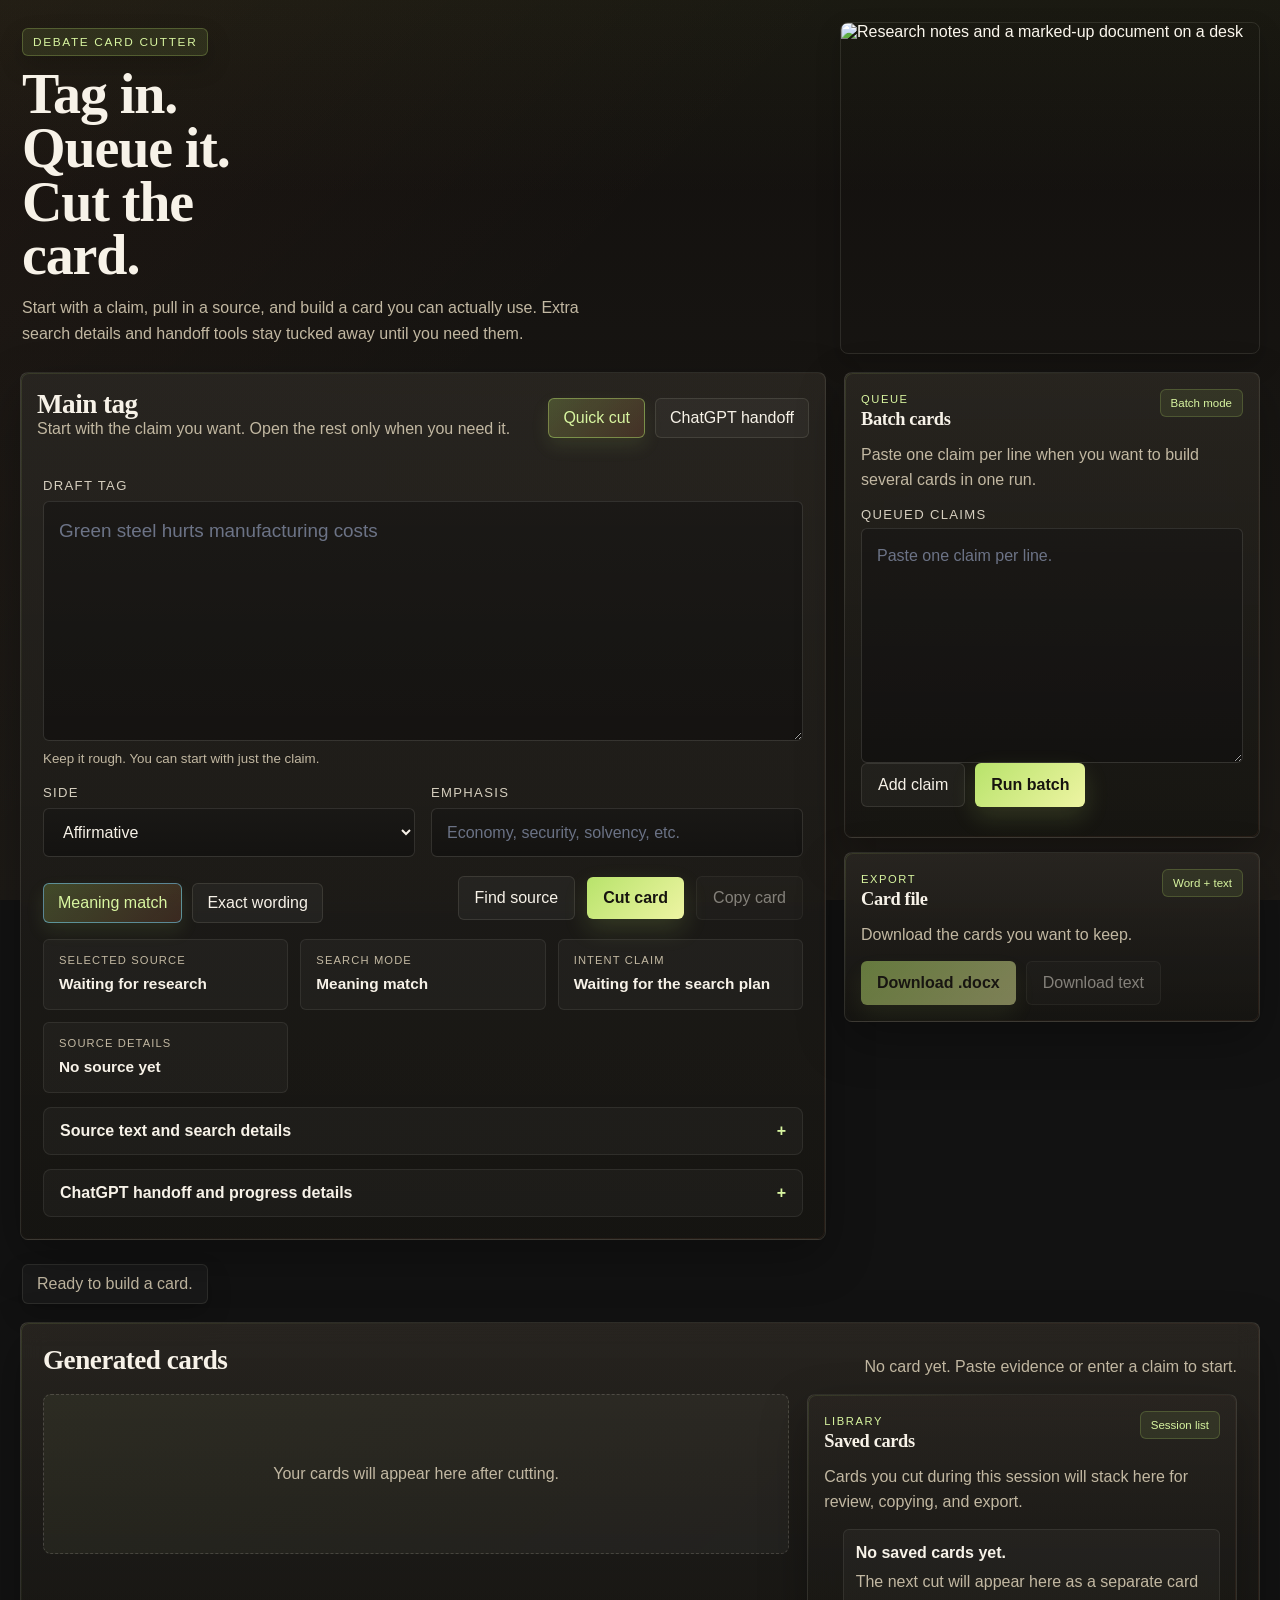
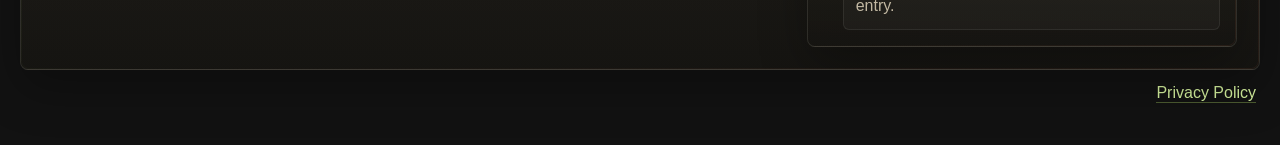
==== commit ab91c823: "Add privacy policy and pin custom GPT URLs" ====
--- a/index.html
+++ b/index.html
@@ -272,6 +272,10 @@
         </aside>
       </div>
     </section>
+
+    <footer class="site-footer">
+      <a href="/privacy.html">Privacy Policy</a>
+    </footer>
   </main>
 
   <template id="card-template">
--- a/styles.css
+++ b/styles.css
@@ -65,6 +65,52 @@
   z-index: 1;
 }
 
+.policy-header {
+  grid-template-columns: minmax(0, 1fr);
+}
+
+.policy-panel {
+  padding: 0;
+}
+
+.policy-body {
+  padding: 26px 24px 30px;
+  display: grid;
+  gap: 14px;
+}
+
+.policy-body h2 {
+  margin-top: 10px;
+  font-size: 1.4rem;
+}
+
+.policy-body p,
+.policy-body li {
+  color: var(--muted);
+  line-height: 1.7;
+}
+
+.policy-body ul {
+  margin: 0;
+  padding-left: 1.2rem;
+}
+
+.site-footer {
+  display: flex;
+  justify-content: flex-end;
+  padding: 14px 4px 2px;
+}
+
+.site-footer a {
+  color: var(--accent-strong);
+  text-decoration: none;
+  border-bottom: 1px solid rgba(184, 227, 107, 0.35);
+}
+
+.site-footer a:hover {
+  border-bottom-color: rgba(184, 227, 107, 0.75);
+}
+
 .eyebrow {
   width: fit-content;
   padding: 6px 10px;
